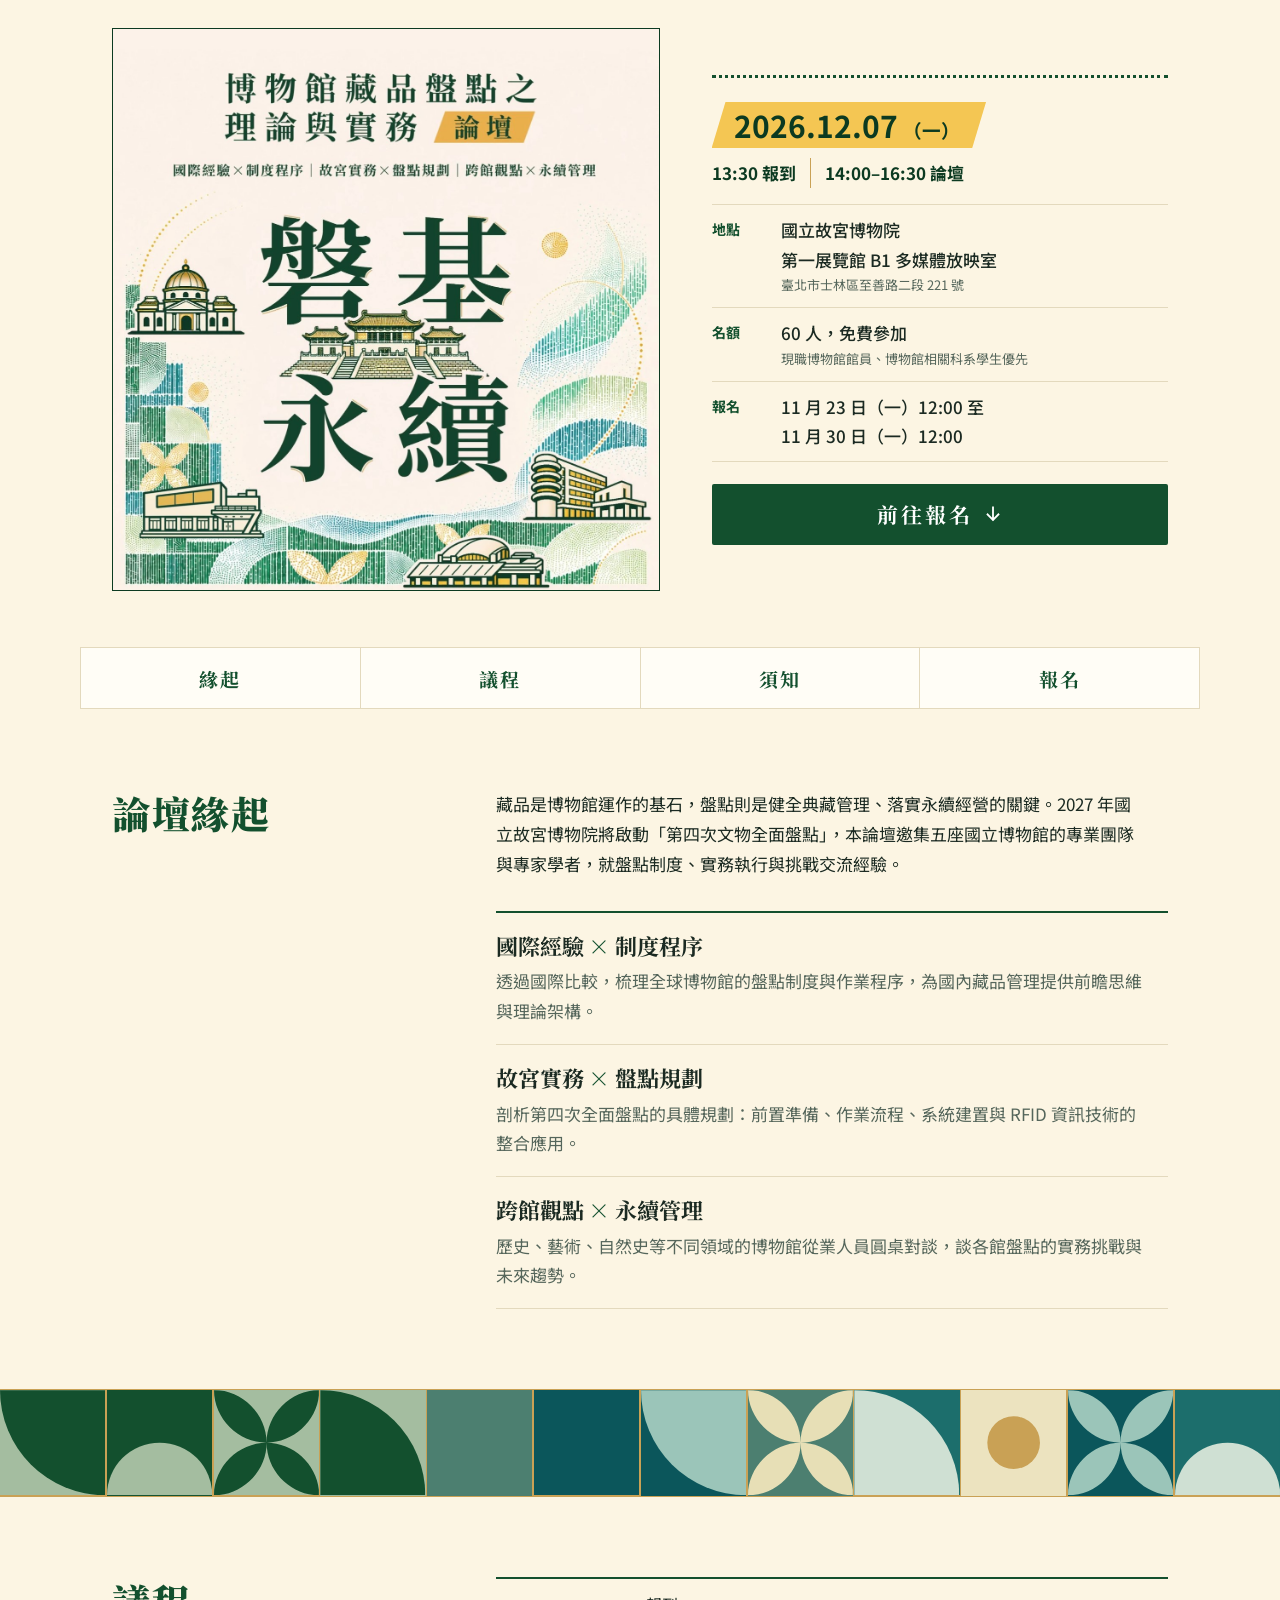
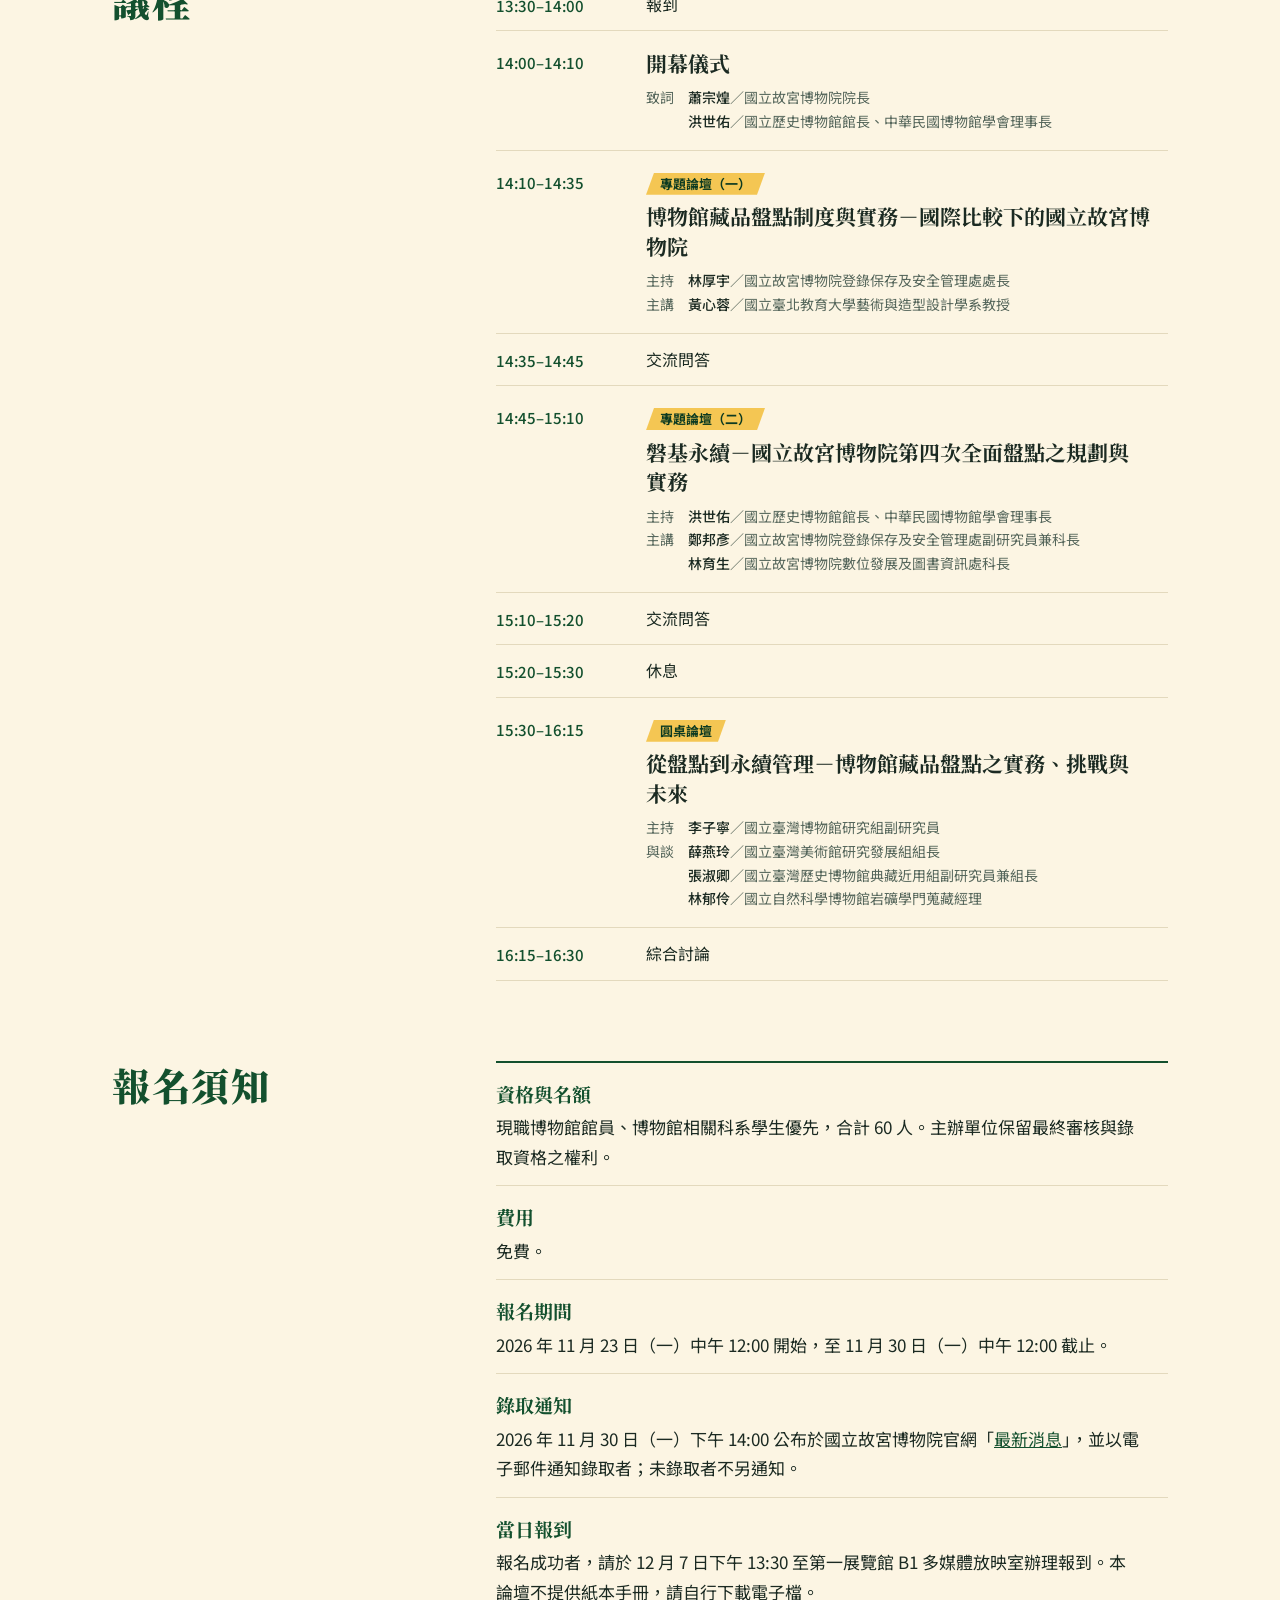
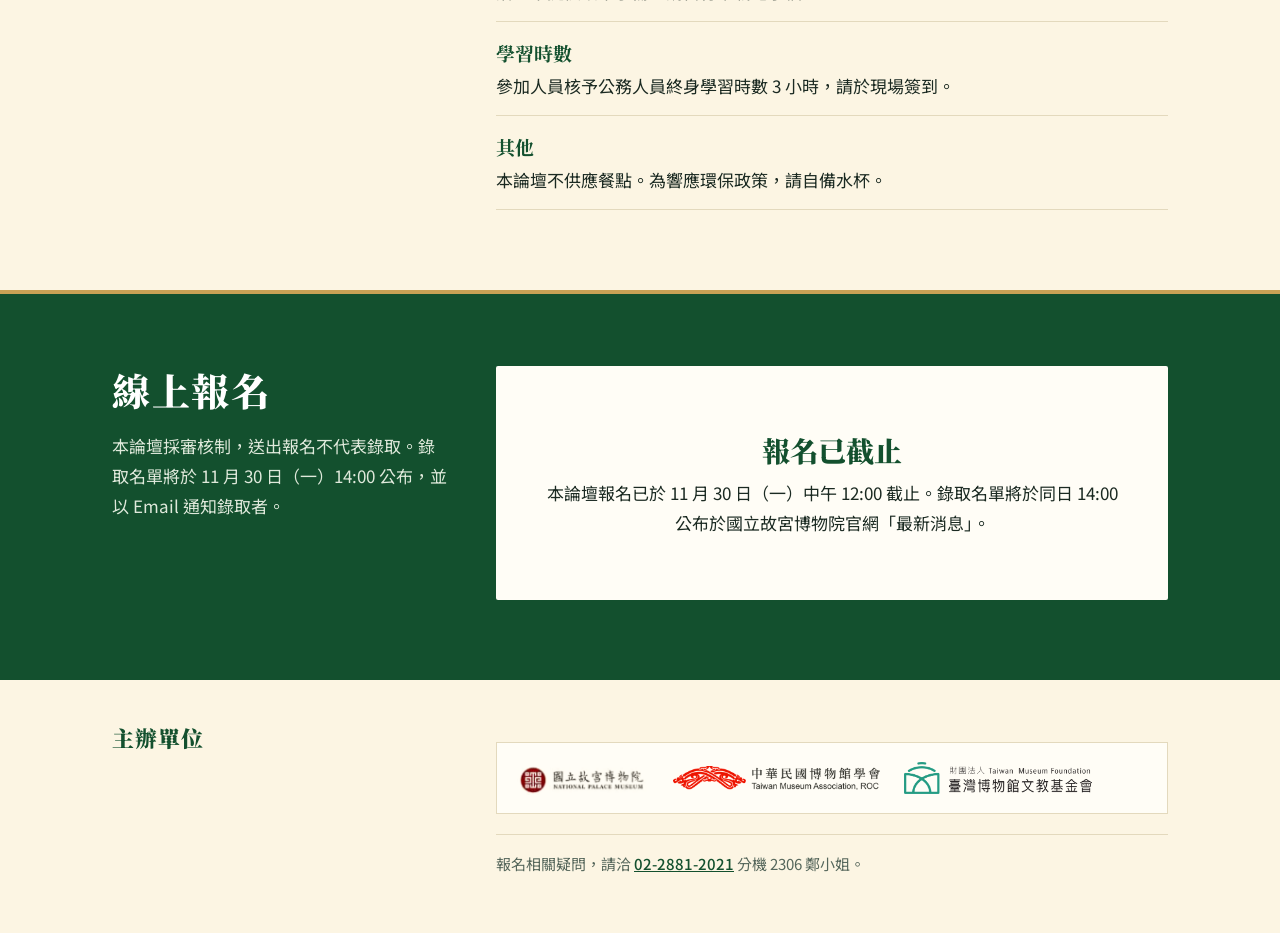
==== panji/index.html @ 12dced77 "更新主視覺與分享縮圖 Co-Authored-By: Claude Fable 5.2 <noreply@anthropic.com>" ====
<!doctype html>
<html lang="zh-Hant-TW">
<head>
<meta charset="utf-8">
<meta name="viewport" content="width=device-width, initial-scale=1">
<title>「磐基永續－博物館藏品盤點之理論與實務」論壇線上報名</title>
<meta name="description" content="2026 年 12 月 7 日（一）14:00–16:30，國立故宮博物院第一展覽館 B1 多媒體放映室。報名期間 11 月 23 日 12:00 至 11 月 30 日 12:00，免費參加。">
<meta property="og:type" content="website">
<meta property="og:title" content="「磐基永續－博物館藏品盤點之理論與實務」論壇線上報名">
<meta property="og:description" content="2026 年 12 月 7 日（一）14:00–16:30，國立故宮博物院第一展覽館 B1 多媒體放映室。報名期間 11 月 23 日 12:00 至 11 月 30 日 12:00，免費參加。">
<meta property="og:url" content="https://mycase99.com/panji/">
<meta property="og:image" content="https://mycase99.com/panji/assets/share-2.jpg">
<meta property="og:image:width" content="1200">
<meta property="og:image:height" content="630">
<meta name="twitter:card" content="summary_large_image">
<link rel="preconnect" href="https://fonts.googleapis.com">
<link rel="preconnect" href="https://fonts.gstatic.com" crossorigin>
<link href="https://fonts.googleapis.com/css2?family=Noto+Serif+TC:wght@700;900&family=Noto+Sans+TC:wght@400;500;700&display=swap" rel="stylesheet">
<style>
  :root {
    --paper: #fcf5e3;
    --tile: #fffdf6;
    --seam: #e3d9bd;
    --pine: #13502e;
    --pine-deep: #0c3a21;
    --teal: #0b565b;
    --mist: #9bc5b9;
    --wash-1: #e9f0df;
    --wash-2: #c9dac5;
    --ink: #1b2a22;
    --ink-soft: #55665b;
    --mustard: #d9a431;
    --chip: #f4c653;
    --gold: #c9a155;
    --line: #93a590;
    --serif: "Noto Serif TC", "Songti TC", "PMingLiU", "新細明體", serif;
    --sans: "Noto Sans TC", "PingFang TC", "Microsoft JhengHei", sans-serif;
    --ease: cubic-bezier(.16, 1, .3, 1);
    --gutter: 20px;
  }
  *, *::before, *::after { box-sizing: border-box; }
  html { scroll-behavior: smooth; -webkit-text-size-adjust: 100%; }
  body {
    margin: 0;
    background: var(--paper);
    color: var(--ink);
    font-family: var(--sans);
    font-size: 1rem;
    line-height: 1.75;
    padding-bottom: 84px;
  }
  h1, h2, h3, p, dl, dd, ol, ul, fieldset { margin: 0; padding: 0; }
  ol, ul { list-style: none; }
  a { color: var(--pine); }
  :focus-visible { outline: 3px solid var(--pine-deep); outline-offset: 3px; }
  [id] { scroll-margin-top: 24px; }
  .wrap { max-width: 1120px; margin-inline: auto; padding-inline: var(--gutter); }

  /* 示意版告示 */
  .notice {
    margin: 10px var(--gutter) 0;
    border: 2px solid var(--mustard);
    background: var(--tile);
    padding: 7px 12px;
    font-size: .8125rem;
    line-height: 1.5;
    text-align: center;
  }
  .notice b { font-weight: 700; }

  .pending {
    display: inline-block;
    border: 1.5px solid var(--mustard);
    padding: 0 6px;
    font-family: var(--sans);
    font-size: .75rem;
    font-weight: 500;
    line-height: 1.6;
    color: var(--ink);
    background: var(--tile);
    vertical-align: .1em;
    white-space: nowrap;
  }

  /* 色塊拼接：取自主視覺的幾何磚 */
  .tiles { display: grid; grid-template-columns: repeat(var(--cols), 1fr); gap: 1.5px; background: var(--gold); border-block: 1.5px solid var(--gold); }
  .tile { aspect-ratio: 1; position: relative; overflow: hidden; background: var(--g, var(--pine)); }
  .tile i { position: absolute; inset: 0; display: block; background: var(--g, var(--pine)); color: var(--f, var(--mist)); }
  .tile svg { width: 100%; height: 100%; display: block; fill: currentColor; }
  .t-pine { --g: var(--pine); --f: #a4bda0; }
  .t-teal { --g: var(--teal); --f: var(--mist); }
  .t-lake { --g: #1c6e6c; --f: #cfe0d3; }
  .t-sage { --g: #4c7f70; --f: #e7dfb6; }
  .t-pale { --g: #a4bda0; --f: var(--pine); }
  .t-sand { --g: #ece3bf; --f: var(--gold); }
  .tiles.is-live .tile i { animation: glaze .9s var(--ease) both; animation-delay: calc(var(--i) * 38ms); }
  @keyframes glaze { from { clip-path: inset(100% 0 0 0); } to { clip-path: inset(0 0 0 0); } }

  /* 首屏：主視覺＋活動摘要 */
  .sr { position: absolute; width: 1px; height: 1px; overflow: hidden; clip-path: inset(50%); white-space: nowrap; }
  .hero { margin-top: 14px; padding-inline: var(--gutter); }
  .kv { border: 1.5px solid var(--pine-deep); background: #fdf2ea; }
  .kv img { display: block; width: 100%; height: auto; }
  .brief { margin-top: 20px; padding-top: 20px; border-top: 3px dotted var(--pine); }
  .when { display: flex; flex-wrap: wrap; align-items: center; gap: 10px 18px; }
  .chip { display: inline-block; padding: 3px 26px 3px 22px; background: var(--chip); color: var(--pine-deep); font-weight: 700; font-size: 1.625rem; line-height: 1.35; font-variant-numeric: tabular-nums; clip-path: polygon(14px 0, 100% 0, calc(100% - 14px) 100%, 0 100%); }
  .chip small { font-size: .62em; margin-left: .3em; }
  .hours { display: flex; flex-wrap: wrap; gap: 2px 14px; font-weight: 700; color: var(--pine-deep); }
  .hours .nb + .nb { padding-left: 14px; border-left: 1.5px solid var(--gold); }
  .facts { margin-top: 16px; border-top: 1px solid var(--seam); }
  .facts div { display: grid; grid-template-columns: 3.4em 1fr; gap: 12px; padding: 10px 0; border-bottom: 1px solid var(--seam); }
  .facts dt { color: var(--pine); font-weight: 700; font-size: .875rem; padding-top: .15em; }
  .facts dd { font-weight: 500; }
  .nb { display: inline-block; }
  .ln { display: block; }
  .facts small { display: block; font-size: .8125rem; font-weight: 400; color: var(--ink-soft); }
  .go { margin-top: 22px; }
  .btn {
    display: flex; align-items: center; justify-content: center; gap: 10px;
    width: 100%; min-height: 56px; padding: 12px 24px;
    background: var(--pine); color: #fff;
    border: 0; border-radius: 2px;
    font-family: var(--serif); font-size: 1.3125rem; font-weight: 700; letter-spacing: .14em;
    text-decoration: none; cursor: pointer;
    transition: background .25s var(--ease), transform .15s var(--ease);
  }
  .btn:hover { background: var(--pine-deep); }
  .btn:active { transform: translateY(1px); }
  .btn svg { width: 20px; height: 20px; flex: none; }

  /* 頁內導覽：四塊磚 */
  .jump { margin-top: 40px; display: grid; grid-template-columns: repeat(4, 1fr); gap: 1px; background: var(--seam); border-block: 1px solid var(--seam); }
  .jump a {
    display: grid; place-items: center; min-height: 60px;
    background: var(--tile); color: var(--pine);
    font-family: var(--serif); font-size: 1.1875rem; font-weight: 700; letter-spacing: .1em;
    text-decoration: none;
    transition: background .25s var(--ease), color .25s var(--ease);
  }
  .jump a:hover { background: var(--wash-1); }
  .jump a:active { background: var(--pine); color: #fff; }

  /* 段落 */
  section { padding-top: 56px; }
  h2 { font-family: var(--serif); font-weight: 900; font-size: clamp(1.75rem, 7vw, 2.375rem); line-height: 1.25; color: var(--pine); letter-spacing: .04em; }
  h2 + * { margin-top: 18px; }
  .lede { max-width: 38em; }
  .aspects { margin-top: 28px; border-top: 2px solid var(--pine); }
  .aspects li { padding: 18px 0; border-bottom: 1px solid var(--seam); }
  .aspects h3 { font-family: var(--serif); font-size: 1.375rem; font-weight: 700; line-height: 1.35; }
  .aspects h3 span { color: var(--pine); padding-inline: .2em; }
  .aspects p { margin-top: 6px; color: var(--ink-soft); max-width: 38em; }

  .frieze { margin-top: 56px; --cols: 6; }
  .frieze .tile:nth-child(n+7) { display: none; }

  /* 議程 */
  .agenda { border-top: 2px solid var(--pine); }
  .agenda li { display: grid; grid-template-columns: 5.6em 1fr; gap: 14px; padding: 16px 0; border-bottom: 1px solid var(--seam); }
  .agenda time { font-variant-numeric: tabular-nums; font-weight: 500; color: var(--pine); font-size: .9375rem; padding-top: .2em; white-space: nowrap; }
  .agenda .kind { font-size: .875rem; color: var(--ink-soft); }
  .agenda h3 { font-family: var(--serif); font-size: 1.3125rem; font-weight: 700; line-height: 1.4; margin-top: 2px; text-wrap: pretty; }
  .agenda .who { margin-top: 8px; font-size: .875rem; line-height: 1.7; color: var(--ink-soft); }
  .agenda .who b { color: var(--ink); font-weight: 500; }
  .agenda .who span { display: block; padding-left: 3em; text-indent: -3em; }
  .agenda li:not(.minor) .kind { display: inline-block; padding: 0 14px; background: var(--chip); color: var(--pine-deep); font-size: .8125rem; font-weight: 700; line-height: 1.7; clip-path: polygon(8px 0, 100% 0, calc(100% - 8px) 100%, 0 100%); }
  .agenda li:not(.minor) .kind + h3 { margin-top: 6px; }
  .agenda .minor { padding: 11px 0; }
  .agenda .minor .kind { font-size: 1rem; color: var(--ink); }

  /* 須知 */
  .rules { border-top: 2px solid var(--pine); }
  .rules div { padding: 14px 0; border-bottom: 1px solid var(--seam); }
  .rules dt { font-family: var(--serif); font-weight: 700; font-size: 1.1875rem; color: var(--pine); }
  .rules dd { margin-top: 2px; max-width: 38em; }

  /* 報名表 */
  .apply { margin-top: 56px; background: var(--pine); color: #fff; padding: 44px 0 52px; border-top: 4px solid var(--gold); }
  .apply h2 { color: #fff; }
  .apply .intro { color: #dfe9db; max-width: 34em; }
  .sheet { margin-top: 26px; background: var(--tile); color: var(--ink); padding: 26px 20px 28px; border-radius: 2px; }
  .field { margin-bottom: 22px; }
  .field > label:not(.tick), legend { display: block; font-weight: 700; margin-bottom: 7px; padding: 0; }
  .opt { font-weight: 400; font-size: .8125rem; color: var(--ink-soft); margin-left: 6px; }
  .hint { margin-top: 6px; font-size: .8125rem; color: var(--ink-soft); line-height: 1.6; }
  .req { color: var(--pine); margin-left: 3px; }
  input[type="text"], input[type="email"], input[type="tel"] {
    width: 100%; min-height: 52px; padding: 10px 14px;
    font: inherit; font-size: 1.0625rem; color: var(--ink);
    background: var(--tile);
    border: 1.5px solid var(--line); border-radius: 2px;
    transition: background .2s var(--ease), border-color .2s var(--ease);
  }
  input::placeholder { color: #6b7a70; }
  input[type="text"]:hover, input[type="email"]:hover, input[type="tel"]:hover { border-color: var(--pine); }
  input[type="text"]:focus, input[type="email"]:focus, input[type="tel"]:focus { background: var(--wash-1); border-color: var(--pine); outline: 2px solid var(--pine); outline-offset: 0; }
  fieldset { border: 0; min-width: 0; }
  .choices { display: grid; gap: 1px; background: var(--line); border: 1.5px solid var(--line); border-radius: 2px; }
  .choices label { position: relative; display: flex; align-items: center; min-height: 52px; padding: 10px 14px; background: var(--tile); cursor: pointer; transition: background .2s var(--ease), color .2s var(--ease); }
  .choices label:hover { background: var(--wash-1); }
  .choices input { position: absolute; opacity: 0; inset: 0; margin: 0; cursor: pointer; }
  .choices label:has(input:checked) { background: var(--pine); color: #fff; font-weight: 500; }
  .choices label:has(input:focus-visible) { outline: 3px solid var(--pine-deep); outline-offset: 2px; z-index: 1; }
  .tick { display: grid; grid-template-columns: 26px 1fr; gap: 12px; align-items: start; cursor: pointer; }
  .tick input { position: absolute; opacity: 0; width: 26px; height: 26px; margin: 0; }
  .tick .box { width: 26px; height: 26px; margin-top: 1px; border: 1.5px solid var(--line); border-radius: 2px; background: var(--tile); display: grid; place-items: center; transition: background .2s var(--ease), border-color .2s var(--ease); }
  .tick .box svg { width: 16px; height: 16px; opacity: 0; transition: opacity .15s; }
  .tick:hover .box { border-color: var(--pine); background: var(--wash-1); }
  .tick input:checked + .box { background: var(--pine); border-color: var(--pine); }
  .tick input:checked + .box svg { opacity: 1; }
  .tick input:focus-visible + .box { outline: 3px solid var(--pine-deep); outline-offset: 3px; }
  .tick small { display: block; font-size: .8125rem; color: var(--ink-soft); line-height: 1.6; margin-top: 2px; }
  .privacy { margin: 26px 0 22px; padding-top: 22px; border-top: 1px solid var(--seam); }
  .terms-h { font-weight: 700; margin-bottom: 8px; }
  .terms { margin: 0 0 16px; padding: 12px 14px; max-height: 15.5em; overflow-y: auto; border: 1.5px solid var(--line); border-radius: 2px; background: var(--paper); font-size: .875rem; line-height: 1.75; }
  .terms:focus-visible { outline: 3px solid var(--pine-deep); outline-offset: 2px; }
  .terms ol { list-style: decimal; margin: 6px 0 0; padding-left: 1.5em; }
  .terms li { margin-top: 4px; }
  .terms b { font-weight: 700; }
  .terms .sub { margin-top: 14px; font-weight: 700; }
  .choices.row { grid-template-columns: repeat(3, 1fr); }
  .choices.row label { justify-content: center; padding: 10px 6px; }
  .err { display: none; margin-top: 8px; border: 2px solid var(--mustard); padding: 6px 10px; font-size: .875rem; font-weight: 500; line-height: 1.5; }
  .bad .err { display: block; }
  .bad input[type="text"], .bad input[type="email"], .bad input[type="tel"], .bad .choices, .bad .tick .box { border-color: var(--mustard); border-width: 2px; }
  .summary { display: none; margin-bottom: 20px; border: 2px solid var(--mustard); padding: 10px 12px; font-weight: 500; }
  .summary.on { display: block; }
  .after { margin-top: 12px; font-size: .8125rem; color: var(--ink-soft); text-align: center; }

  .gate { text-align: center; padding: 26px 0 22px; }
  .gate h3 { font-family: var(--serif); font-size: 1.75rem; font-weight: 900; color: var(--pine); line-height: 1.3; }
  .gate p { margin-top: 10px; }
  .btn:disabled { opacity: .6; cursor: progress; }
  .done { display: none; text-align: center; padding: 18px 0 6px; }
  .done.on { display: block; animation: glaze .8s var(--ease) both; }
  .done .seal { width: 76px; height: 76px; margin: 0 auto 16px; background: var(--pine); display: grid; place-items: center; border-radius: 2px; }
  .done .seal svg { width: 40px; height: 40px; }
  .done h3 { font-family: var(--serif); font-size: 1.875rem; font-weight: 700; color: var(--pine); line-height: 1.3; }
  .done p { margin-top: 10px; }
  .done .demo { margin-top: 16px; border: 2px solid var(--mustard); padding: 8px 12px; font-size: .875rem; }
  .linkbtn { margin-top: 18px; background: none; border: 0; padding: 10px; font: inherit; color: var(--pine); text-decoration: underline; text-underline-offset: 4px; cursor: pointer; }

  /* 頁尾 */
  footer { padding-top: 44px; font-size: .9375rem; }
  footer h2 { font-size: 1.375rem; }
  .orgs { display: flex; flex-wrap: wrap; align-items: center; gap: 18px 24px; margin-top: 12px; padding: 18px 20px; background: var(--tile); border: 1px solid var(--seam); }
  .orgs img { display: block; width: auto; max-width: 100%; }
  .orgs .npm img { height: 34px; mix-blend-mode: multiply; }
  .orgs .tma img { height: 24px; }
  .orgs .tmf img { height: 32px; }
  footer .ask { margin-top: 20px; padding-top: 16px; border-top: 1px solid var(--seam); color: var(--ink-soft); }
  footer .ask a { font-weight: 500; white-space: nowrap; }

  /* 手機底部常駐報名鈕 */
  .dock { position: fixed; inset: auto 0 0 0; z-index: 10; padding: 10px var(--gutter) calc(10px + env(safe-area-inset-bottom)); background: var(--tile); border-top: 1px solid var(--seam); box-shadow: 0 -6px 18px rgba(12, 58, 33, .12); transform: translateY(110%); transition: transform .45s var(--ease); }
  .dock.on { transform: none; }
  .dock .btn { min-height: 52px; font-size: 1.25rem; }

  @media (min-width: 560px) {
    .frieze { --cols: 8; }
    .frieze .tile:nth-child(n+7) { display: block; }
    .frieze .tile:nth-child(n+9) { display: none; }
    .sheet { padding: 34px 32px; }
    .choices { grid-template-columns: repeat(3, 1fr); }
    .btn { width: auto; min-width: 240px; }
  }

  @media (min-width: 900px) {
    :root { --gutter: 32px; }
    body { padding-bottom: 0; font-size: 1.0625rem; }
    .dock { display: none; }
    .hero { display: grid; grid-template-columns: 6fr 5fr; gap: 0 52px; align-items: center; max-width: 1120px; margin: 28px auto 0; padding-inline: var(--gutter); }
    .brief { margin-top: 0; padding-top: 24px; }
    .chip { font-size: 1.875rem; }
    .jump { max-width: 1120px; margin-inline: auto; margin-top: 56px; border-inline: 1px solid var(--seam); }
    section { padding-top: 80px; }
    .split { display: grid; grid-template-columns: 4fr 8fr; gap: 0 48px; align-items: start; }
    .split > h2 { position: sticky; top: 32px; }
    .split > h2 + * { margin-top: 0; }
    .split > .rest { grid-column: 2; }
    .aspects { margin-top: 32px; }
    .agenda li { grid-template-columns: 8em 1fr; }
    .frieze { --cols: 12; margin-top: 80px; }
    .frieze .tile:nth-child(n+9) { display: block; }
    .apply { margin-top: 80px; padding: 72px 0 80px; }
    .apply .wrap { display: grid; grid-template-columns: 4fr 8fr; gap: 0 48px; align-items: start; }
    .apply .head { position: sticky; top: 32px; }
    .sheet { margin-top: 0; padding: 40px 44px; }
    .two { display: grid; grid-template-columns: 1fr 1fr; gap: 0 20px; }
    footer .wrap { display: grid; grid-template-columns: 4fr 8fr; gap: 0 48px; padding-bottom: 56px; }
    .orgs { margin-top: 0; }
  }

  @media (prefers-reduced-motion: reduce) {
    html { scroll-behavior: auto; }
    .tiles.is-live .tile i, .done.on { animation: none; }
    .dock, .btn { transition: none; }
  }
</style>
</head>
<body>
<svg width="0" height="0" style="position:absolute" aria-hidden="true" focusable="false">
  <defs>
    <symbol id="m-q1" viewBox="0 0 48 48"><path d="M0 48V0A48 48 0 0 1 48 48Z"/></symbol>
    <symbol id="m-q2" viewBox="0 0 48 48"><path d="M48 0V48A48 48 0 0 1 0 0Z"/></symbol>
    <symbol id="m-arch" viewBox="0 0 48 48"><path d="M0 48A24 24 0 0 1 48 48Z"/></symbol>
    <symbol id="m-leaf" viewBox="0 0 48 48"><path d="M24 24C24 11 13 0 0 0 0 13 11 24 24 24ZM24 24C37 24 48 13 48 0 35 0 24 11 24 24ZM24 24C24 37 35 48 48 48 48 35 37 24 24 24ZM24 24C11 24 0 35 0 48 13 48 24 37 24 24Z"/></symbol>
    <symbol id="m-dot" viewBox="0 0 48 48"><circle cx="24" cy="24" r="12"/></symbol>
    <symbol id="i-check" viewBox="0 0 24 24"><path d="M4.5 12.5 10 18 19.5 6.5" fill="none" stroke="#fff" stroke-width="3" stroke-linecap="square"/></symbol>
    <symbol id="i-down" viewBox="0 0 24 24"><path d="M12 4V19M5.5 12.5 12 19 18.5 12.5" fill="none" stroke="currentColor" stroke-width="2.2" stroke-linecap="square"/></symbol>
  </defs>
</svg>

<header class="hero">
  <h1 class="sr">「磐基永續－博物館藏品盤點之理論與實務」論壇</h1>
  <div class="kv"><img src="assets/kv.jpg" width="1280" height="1317" alt="論壇主視覺：綠色與金色點描的色塊、波紋與葉片，五座博物館建築線畫，中央是「磐基永續」四個大字，上方標題為「博物館藏品盤點之理論與實務論壇」，副標為國際經驗×制度程序、故宮實務×盤點規劃、跨館觀點×永續管理。"></div>
  <div class="brief">
    <p class="when"><span class="chip">2026.12.07<small>（一）</small></span><span class="hours"><span class="nb">13:30 報到</span><span class="nb">14:00–16:30 論壇</span></span></p>
    <dl class="facts">
      <div><dt>地點</dt><dd><span class="ln">國立故宮博物院</span><span class="ln">第一展覽館 B1 多媒體放映室</span><small>臺北市士林區至善路二段 221 號</small></dd></div>
      <div><dt>名額</dt><dd>60 人，免費參加<small><span class="nb">現職博物館館員、</span><span class="nb">博物館相關科系學生優先</span></small></dd></div>
      <div><dt>報名</dt><dd><span class="ln">11 月 23 日（一）12:00 至</span><span class="ln">11 月 30 日（一）12:00</span></dd></div>
    </dl>
    <div class="go">
      <a class="btn" href="#apply" id="heroBtn">前往報名<svg aria-hidden="true"><use href="#i-down"/></svg></a>
    </div>
  </div>
</header>

<nav class="jump" aria-label="頁內導覽">
  <a href="#about">緣起</a>
  <a href="#agenda">議程</a>
  <a href="#rules">須知</a>
  <a href="#apply">報名</a>
</nav>

<main>
  <section id="about" class="wrap split">
    <h2>論壇緣起</h2>
    <div class="rest">
      <p class="lede">藏品是博物館運作的基石，盤點則是健全典藏管理、落實永續經營的關鍵。2027 年國立故宮博物院將啟動「第四次文物全面盤點」，本論壇邀集五座國立博物館的專業團隊與專家學者，就盤點制度、實務執行與挑戰交流經驗。</p>
      <ul class="aspects">
        <li>
          <h3>國際經驗<span>×</span>制度程序</h3>
          <p>透過國際比較，梳理全球博物館的盤點制度與作業程序，為國內藏品管理提供前瞻思維與理論架構。</p>
        </li>
        <li>
          <h3>故宮實務<span>×</span>盤點規劃</h3>
          <p>剖析第四次全面盤點的具體規劃：前置準備、作業流程、系統建置與 RFID 資訊技術的整合應用。</p>
        </li>
        <li>
          <h3>跨館觀點<span>×</span>永續管理</h3>
          <p>歷史、藝術、自然史等不同領域的博物館從業人員圓桌對談，談各館盤點的實務挑戰與未來趨勢。</p>
        </li>
      </ul>
    </div>
  </section>

  <div class="tiles frieze" data-count="12" data-seed="29" aria-hidden="true"></div>

  <section id="agenda" class="wrap split">
    <h2>議程</h2>
    <ol class="agenda rest">
      <li class="minor"><time>13:30–14:00</time><div><p class="kind">報到</p></div></li>
      <li><time>14:00–14:10</time><div>
        <h3>開幕儀式</h3>
        <p class="who"><span>致詞　<b>蕭宗煌</b>／國立故宮博物院院長</span><span>　　　<b>洪世佑</b>／國立歷史博物館館長、中華民國博物館學會理事長</span></p>
      </div></li>
      <li><time>14:10–14:35</time><div>
        <p class="kind">專題論壇（一）</p>
        <h3>博物館藏品盤點制度與實務－國際比較下的國立故宮博物院</h3>
        <p class="who"><span>主持　<b>林厚宇</b>／國立故宮博物院登錄保存及安全管理處處長</span><span>主講　<b>黃心蓉</b>／國立臺北教育大學藝術與造型設計學系教授</span></p>
      </div></li>
      <li class="minor"><time>14:35–14:45</time><div><p class="kind">交流問答</p></div></li>
      <li><time>14:45–15:10</time><div>
        <p class="kind">專題論壇（二）</p>
        <h3>磐基永續－國立故宮博物院第四次全面盤點之規劃與實務</h3>
        <p class="who"><span>主持　<b>洪世佑</b>／國立歷史博物館館長、中華民國博物館學會理事長</span><span>主講　<b>鄭邦彥</b>／國立故宮博物院登錄保存及安全管理處副研究員兼科長</span><span>　　　<b>林育生</b>／國立故宮博物院數位發展及圖書資訊處科長</span></p>
      </div></li>
      <li class="minor"><time>15:10–15:20</time><div><p class="kind">交流問答</p></div></li>
      <li class="minor"><time>15:20–15:30</time><div><p class="kind">休息</p></div></li>
      <li><time>15:30–16:15</time><div>
        <p class="kind">圓桌論壇</p>
        <h3>從盤點到永續管理－博物館藏品盤點之實務、挑戰與未來</h3>
        <p class="who"><span>主持　<b>李子寧</b>／國立臺灣博物館研究組副研究員</span><span>與談　<b>薛燕玲</b>／國立臺灣美術館研究發展組組長</span><span>　　　<b>張淑卿</b>／國立臺灣歷史博物館典藏近用組副研究員兼組長</span><span>　　　<b>林郁伶</b>／國立自然科學博物館岩礦學門蒐藏經理</span></p>
      </div></li>
      <li class="minor"><time>16:15–16:30</time><div><p class="kind">綜合討論</p></div></li>
    </ol>
  </section>

  <section id="rules" class="wrap split">
    <h2>報名須知</h2>
    <dl class="rules rest">
      <div><dt>資格與名額</dt><dd>現職博物館館員、博物館相關科系學生優先，合計 60 人。主辦單位保留最終審核與錄取資格之權利。</dd></div>
      <div><dt>費用</dt><dd>免費。</dd></div>
      <div><dt>報名期間</dt><dd>2026 年 11 月 23 日（一）中午 12:00 開始，至 11 月 30 日（一）中午 12:00 截止。</dd></div>
      <div><dt>錄取通知</dt><dd>2026 年 11 月 30 日（一）下午 14:00 公布於國立故宮博物院官網「<a href="https://www.npm.gov.tw/News-List.aspx?sno=01000001&amp;l=1" target="_blank" rel="noopener">最新消息</a>」，並以電子郵件通知錄取者；未錄取者不另通知。</dd></div>
      <div><dt>當日報到</dt><dd>報名成功者，請於 12 月 7 日下午 13:30 至第一展覽館 B1 多媒體放映室辦理報到。本論壇不提供紙本手冊，請自行下載電子檔。</dd></div>
      <div><dt>學習時數</dt><dd>參加人員核予公務人員終身學習時數 3 小時，請於現場簽到。</dd></div>
      <div><dt>其他</dt><dd>本論壇不供應餐點。為響應環保政策，請自備水杯。</dd></div>
    </dl>
  </section>

  <section id="apply" class="apply">
    <div class="wrap">
      <div class="head">
        <h2>線上報名</h2>
        <p class="intro">本論壇採審核制，送出報名不代表錄取。錄取名單將於 11 月 30 日（一）14:00 公布，並以 Email 通知錄取者。</p>
      </div>

      <div class="sheet">
        <div class="gate" id="gate" hidden><h3 id="gateTitle"></h3><p id="gateText"></p></div>
        <form id="form" novalidate>
          <p class="summary" id="summary" role="alert" tabindex="-1"></p>

          <div class="two">
            <div class="field" data-f="name">
              <label for="name">姓名<span class="req" aria-hidden="true">＊</span></label>
              <input type="text" id="name" name="name" autocomplete="name" required aria-describedby="h-name e-name">
              <p class="hint" id="h-name">請填全名，活動當天以此姓名報到。</p>
              <p class="err" id="e-name">請填寫姓名。</p>
            </div>
            <fieldset class="field" data-f="gender">
              <legend>性別<span class="req" aria-hidden="true">＊</span></legend>
              <div class="choices row">
                <label><input type="radio" name="gender" value="男" required aria-describedby="e-gender">男</label>
                <label><input type="radio" name="gender" value="女">女</label>
                <label><input type="radio" name="gender" value="不願透露">不願透露</label>
              </div>
              <p class="err" id="e-gender">請選擇一項。</p>
            </fieldset>
          </div>

          <fieldset class="field" data-f="role">
            <legend>身分別<span class="req" aria-hidden="true">＊</span></legend>
            <div class="choices">
              <label><input type="radio" name="role" value="現職博物館館員" required aria-describedby="e-role">現職博物館館員</label>
              <label><input type="radio" name="role" value="博物館相關科系學生">博物館相關科系學生</label>
              <label><input type="radio" name="role" value="其他">其他</label>
            </div>
            <p class="err" id="e-role">請選擇一項身分別。</p>
          </fieldset>

          <div class="two">
            <div class="field" data-f="org">
              <label for="org">服務單位／就讀學校系所<span class="req" aria-hidden="true">＊</span></label>
              <input type="text" id="org" name="org" autocomplete="organization" required aria-describedby="e-org">
              <p class="err" id="e-org">請填寫服務單位或就讀學校系所。</p>
            </div>
            <div class="field" data-f="title">
              <label for="title">職稱<span class="req" aria-hidden="true">＊</span></label>
              <input type="text" id="title" name="title" autocomplete="organization-title" required aria-describedby="h-title e-title">
              <p class="hint" id="h-title">學生請填年級，例如：碩士班二年級。</p>
              <p class="err" id="e-title">請填寫職稱；學生請填年級。</p>
            </div>
          </div>

          <div class="two">
            <div class="field" data-f="email">
              <label for="email">Email<span class="req" aria-hidden="true">＊</span></label>
              <input type="email" id="email" name="email" autocomplete="email" inputmode="email" placeholder="name@example.com" required aria-describedby="e-email">
              <p class="err" id="e-email">請填寫可收信的 Email，錄取通知會寄到這裡。</p>
            </div>
            <div class="field" data-f="phone">
              <label for="phone">手機號碼<span class="req" aria-hidden="true">＊</span></label>
              <input type="tel" id="phone" name="phone" autocomplete="tel" inputmode="tel" placeholder="0912345678" required aria-describedby="e-phone">
              <p class="err" id="e-phone">請填寫 10 碼手機號碼，例如 0912345678。</p>
            </div>
          </div>

          <div class="privacy" data-f="agree">
            <p class="terms-h">個人資料蒐集告知聲明及肖像使用說明</p>
            <div class="terms" tabindex="0" role="region" aria-label="個人資料蒐集告知聲明及肖像使用說明">
              <p>國立故宮博物院（以下稱本院）為辦理「磐基永續－博物館藏品盤點之理論與實務」論壇，委託廠商建置線上報名系統。依個人資料保護法第 8 條規定，告知下列事項：</p>
              <ol>
                <li><b>蒐集目的</b>：辦理本論壇之報名、資格審核、錄取通知、活動聯繫、現場報到，以及公務人員終身學習時數登錄。</li>
                <li><b>蒐集之個人資料類別</b>：姓名、性別、身分別、服務單位或就讀學校系所、職稱、電子郵件、手機號碼，以及活動現場拍攝之影像。</li>
                <li><b>利用期間</b>：自您送出報名起，至本論壇結束且公務人員終身學習時數登錄完成為止。期間屆滿後，報名資料即全數刪除。</li>
                <li><b>利用地區</b>：中華民國境內。報名資料儲存於 Google 雲端服務。</li>
                <li><b>利用對象及方式</b>：僅供本院及受本院委託辦理本論壇之廠商，於上述目的範圍內以電子郵件、電話等方式聯繫及處理；不會提供給其他第三人，也不會用於本論壇以外的用途。</li>
                <li><b>您的權利</b>：您可依個人資料保護法第 3 條，就您的個人資料請求查詢或閱覽、製給複製本、補充或更正、停止蒐集、處理或利用，以及刪除。請洽 02-2881-2021 分機 2306。</li>
                <li><b>不提供資料的影響</b>：您可自由選擇是否提供個人資料；若未提供或提供的資料不完整，將無法完成報名。</li>
              </ol>
              <p class="sub">肖像使用說明</p>
              <p>本論壇現場將進行拍照及錄影。您報名並出席本論壇，即表示同意主辦單位拍攝含有您肖像之影像，並無償使用於本論壇之活動紀錄、成果報告，以及主辦單位之網站、社群媒體與出版品等非營利推廣用途。若您不希望入鏡，請於報到時告知現場工作人員。</p>
            </div>
            <label class="tick">
              <input type="checkbox" name="agree" required aria-describedby="e-agree">
              <span class="box"><svg aria-hidden="true"><use href="#i-check"/></svg></span>
              <span>我已閱讀並同意上述告知聲明及肖像使用說明<span class="req" aria-hidden="true">＊</span></span>
            </label>
            <p class="err" id="e-agree">請勾選同意後再送出。</p>
          </div>

          <button class="btn" type="submit" id="send">送出報名</button>
          <p class="after">送出後會看到確認畫面，並收到一封確認信。</p>
        </form>

        <div class="done" id="done" role="status" tabindex="-1">
          <div class="seal"><svg aria-hidden="true"><use href="#i-check"/></svg></div>
          <h3>已收到您的報名</h3>
          <p><b id="doneName"></b>您好，本論壇採審核制，送出報名不代表錄取。錄取名單將於 11 月 30 日（一）14:00 公布於故宮官網「最新消息」；錄取者另以 Email 通知至 <b id="doneMail"></b>，未錄取者不另通知。</p>
          <p id="doneNote"></p>
          <p class="demo" id="demoNote"><b>示意版</b>｜這是確認畫面的樣子，剛才填的資料沒有送出，也沒有儲存。</p>
          <button class="linkbtn" type="button" id="again">回到報名表</button>
        </div>
      </div>
    </div>
  </section>
</main>

<footer>
  <div class="wrap">
    <h2>主辦單位</h2>
    <div>
      <ul class="orgs">
        <li class="npm"><img src="assets/logo-npm.png" width="558" height="144" alt="國立故宮博物院"></li>
        <li class="tma"><img src="assets/logo-tma.png" width="1000" height="115" alt="中華民國博物館學會"></li>
        <li class="tmf"><img src="assets/logo-tmf.png" width="1000" height="171" alt="財團法人臺灣博物館文教基金會"></li>
      </ul>
      <p class="ask">報名相關疑問，請洽 <a href="tel:+886228812021">02-2881-2021</a> 分機 2306 鄭小姐。</p>
    </div>
  </div>
</footer>

<div class="dock" id="dock"><a class="btn" href="#apply">前往報名</a></div>

<script>window.PANJI = { api: 'https://script.google.com/macros/s/AKfycbzYeFg9huC5jtGrbob3tW2_8vRupNOkdKsLBgkUQ32tj6D0oVqGgV9dTY2LO7G1MTqA8A/exec' };</script>
<script>
(function () {
  // 色塊拼接：以固定種子排出紋樣，每次開啟都一樣
  var KINDS = [
    ['m-q1', 't-pine'], ['m-leaf', 't-sage'], ['', 't-teal'], ['m-q2', 't-pale'], ['m-arch', 't-lake'],
    ['m-dot', 't-sand'], ['m-q2', 't-teal'], ['', 't-sage'], ['m-leaf', 't-pale'], ['m-q1', 't-lake'],
    ['', 't-pine'], ['m-arch', 't-pine'], ['m-q1', 't-pale'], ['m-leaf', 't-teal']
  ];
  function rng(seed) { return function () { seed = (seed * 1664525 + 1013904223) >>> 0; return seed / 4294967296; }; }
  var live = !window.matchMedia('(prefers-reduced-motion: reduce)').matches;
  document.querySelectorAll('.tiles').forEach(function (el) {
    var n = +el.dataset.count, r = rng(+el.dataset.seed), deck = [], html = '';
    for (var i = 0; i < n; i++) {
      if (!deck.length) {
        deck = KINDS.map(function (_, x) { return x; });
        for (var a = deck.length - 1; a > 0; a--) { var b = Math.floor(r() * (a + 1)), t = deck[a]; deck[a] = deck[b]; deck[b] = t; }
      }
      var m = KINDS[deck.pop()];
      html += '<div class="tile ' + m[1] + '" style="--i:' + i + '"><i>' + (m[0] ? '<svg><use href="#' + m[0] + '"/></svg>' : '') + '</i></div>';
    }
    el.innerHTML = html;
    if (!live) return;
    if (el.classList.contains('frieze') && 'IntersectionObserver' in window) {
      new IntersectionObserver(function (es, o) { es.forEach(function (e) { if (e.isIntersecting) { el.classList.add('is-live'); o.disconnect(); } }); }, { threshold: .4 }).observe(el);
    } else { el.classList.add('is-live'); }
  });

  // 手機底部報名鈕：離開首屏按鈕後出現，進到報名區就收起
  var dock = document.getElementById('dock'), heroBtn = document.getElementById('heroBtn'), apply = document.getElementById('apply');
  if ('IntersectionObserver' in window) {
    var pastHero = false, inApply = false;
    function sync() { dock.classList.toggle('on', pastHero && !inApply); }
    new IntersectionObserver(function (es) { pastHero = !es[0].isIntersecting && es[0].boundingClientRect.top < 0; sync(); }).observe(heroBtn);
    new IntersectionObserver(function (es) { inApply = es[0].isIntersecting; sync(); }, { threshold: .05 }).observe(apply);
  }

  // 報名表。window.PANJI.api 有值時送到後端；沒有值就是示意版，不送出資料
  var form = document.getElementById('form'), summary = document.getElementById('summary'), done = document.getElementById('done');
  var API = (window.PANJI || {}).api || '', TEST = new URLSearchParams(location.search).get('t') || '';
  var gate = document.getElementById('gate'), sendBtn = document.getElementById('send');
  var OPEN = Date.parse('2026-11-20T00:00:00+08:00'), CLOSE = Date.parse('2026-11-30T12:00:00+08:00');
  var GATE = {
    before: ['報名尚未開放', '報名即將開放，請稍後再回到本頁。'],
    closed: ['報名已截止', '本論壇報名已於 11 月 30 日（一）中午 12:00 截止。錄取名單將於同日 14:00 公布於國立故宮博物院官網「最新消息」。']
  };
  function setGate(state) {
    var msg = TEST ? null : GATE[state];
    gate.hidden = !msg;
    form.hidden = !!msg || done.classList.contains('on');
    if (msg) { document.getElementById('gateTitle').textContent = msg[0]; document.getElementById('gateText').textContent = msg[1]; }
  }
  if (API) {
    document.getElementById('demoNote').remove();
    document.getElementById('again').remove();
    var t0 = Date.now();
    setGate(t0 < OPEN ? 'before' : t0 < CLOSE ? 'open' : 'closed');
    // 以後端時間為準，手機時鐘不準也不會誤判
    fetch(API).then(function (r) { return r.json(); }).then(function (j) { if (j && j.state) setGate(j.state.register); }).catch(function () {});
    if (t0 < OPEN && OPEN - t0 < 864e5) setTimeout(function () { setGate('open'); }, OPEN - t0 + 800);
  }
  var rules = {
    name: function (f) { return f.name.value.trim() !== ''; },
    gender: function (f) { return !!f.gender.value; },
    role: function (f) { return !!f.role.value; },
    org: function (f) { return f.org.value.trim() !== ''; },
    title: function (f) { return f.title.value.trim() !== ''; },
    email: function (f) { return /^[^\s@]+@[^\s@]+\.[^\s@]{2,}$/.test(f.email.value.trim()); },
    phone: function (f) { return /^09\d{8}$/.test(f.phone.value.replace(/[\s-]/g, '')); },
    agree: function (f) { return f.agree.checked; }
  };
  function check(key) {
    var ok = rules[key](form), box = form.querySelector('[data-f="' + key + '"]');
    box.classList.toggle('bad', !ok);
    box.querySelectorAll('input').forEach(function (i) { if (i.type !== 'checkbox' || i.name === 'agree') i.setAttribute('aria-invalid', String(!ok)); });
    return ok;
  }
  Object.keys(rules).forEach(function (key) {
    var box = form.querySelector('[data-f="' + key + '"]');
    box.addEventListener('focusout', function (e) { if (!box.contains(e.relatedTarget) && (box.classList.contains('bad') || key !== 'role' && key !== 'gender' && key !== 'agree')) check(key); });
    box.addEventListener('input', function () { if (box.classList.contains('bad')) check(key); });
    box.addEventListener('change', function () { if (box.classList.contains('bad')) check(key); });
  });
  form.addEventListener('submit', function (e) {
    e.preventDefault();
    var bad = Object.keys(rules).filter(function (k) { return !check(k); });
    if (bad.length) {
      summary.textContent = '還有 ' + bad.length + ' 個欄位需要修正，請看下方標示。';
      summary.classList.add('on');
      var first = form.querySelector('[data-f="' + bad[0] + '"] input');
      first.focus({ preventScroll: true });
      form.querySelector('[data-f="' + bad[0] + '"]').scrollIntoView({ block: 'center', behavior: 'instant' });
      return;
    }
    summary.classList.remove('on');
    var data = {
      action: 'register', name: form.name.value.trim(), gender: form.gender.value, role: form.role.value,
      org: form.org.value.trim(), title: form.title.value.trim(), email: form.email.value.trim(),
      phone: form.phone.value.replace(/[\s-]/g, ''), agree: true
    };
    if (TEST) data.test = TEST;
    function finish(mailed) {
      document.getElementById('doneName').textContent = data.name + ' ';
      document.getElementById('doneMail').textContent = data.email;
      document.getElementById('doneNote').textContent = !API ? '' : mailed ? '確認信已寄到上面的信箱；若沒收到，請看看垃圾信件匣。' : '確認信稍後會寄到上面的信箱。';
      form.hidden = true;
      done.classList.add('on');
      done.focus({ preventScroll: true });
      apply.scrollIntoView({ block: 'start', behavior: 'instant' });
    }
    if (!API) return finish(false);
    function ready() { sendBtn.disabled = false; sendBtn.textContent = '送出報名'; }
    function fail(text) {
      ready();
      summary.textContent = text;
      summary.classList.add('on');
      summary.focus({ preventScroll: true });
      summary.scrollIntoView({ block: 'center', behavior: 'instant' });
    }
    sendBtn.disabled = true;
    sendBtn.textContent = '送出中…';
    fetch(API, { method: 'POST', headers: { 'Content-Type': 'text/plain;charset=utf-8' }, body: JSON.stringify(data) })
      .then(function (r) { return r.json(); })
      .then(function (j) {
        if (j.ok) return finish(j.mailed);
        if (j.error === 'duplicate') return fail('這個 Email 已經報名過了，不需要重複送出。若要更正資料，請來電 02-2881-2021 分機 2306。');
        if (j.error === 'not_open' || j.error === 'closed') { ready(); return setGate(j.error === 'closed' ? 'closed' : 'before'); }
        if (j.error === 'invalid') {
          (j.fields || []).forEach(function (k) { var box = form.querySelector('[data-f="' + k + '"]'); if (box) box.classList.add('bad'); });
          return fail('有欄位的內容不符合格式，請看下方標示後再送出一次。');
        }
        fail('系統忙線中，資料還沒有送出。請稍等一下再按一次「送出報名」。');
      })
      .catch(function () { fail('網路連線不穩，資料還沒有送出。請確認網路後再按一次「送出報名」。'); });
  });
  var again = document.getElementById('again');
  if (again) again.addEventListener('click', function () {
    done.classList.remove('on');
    form.hidden = false;
    form.name.focus();
  });
})();
</script>
</body>
</html>
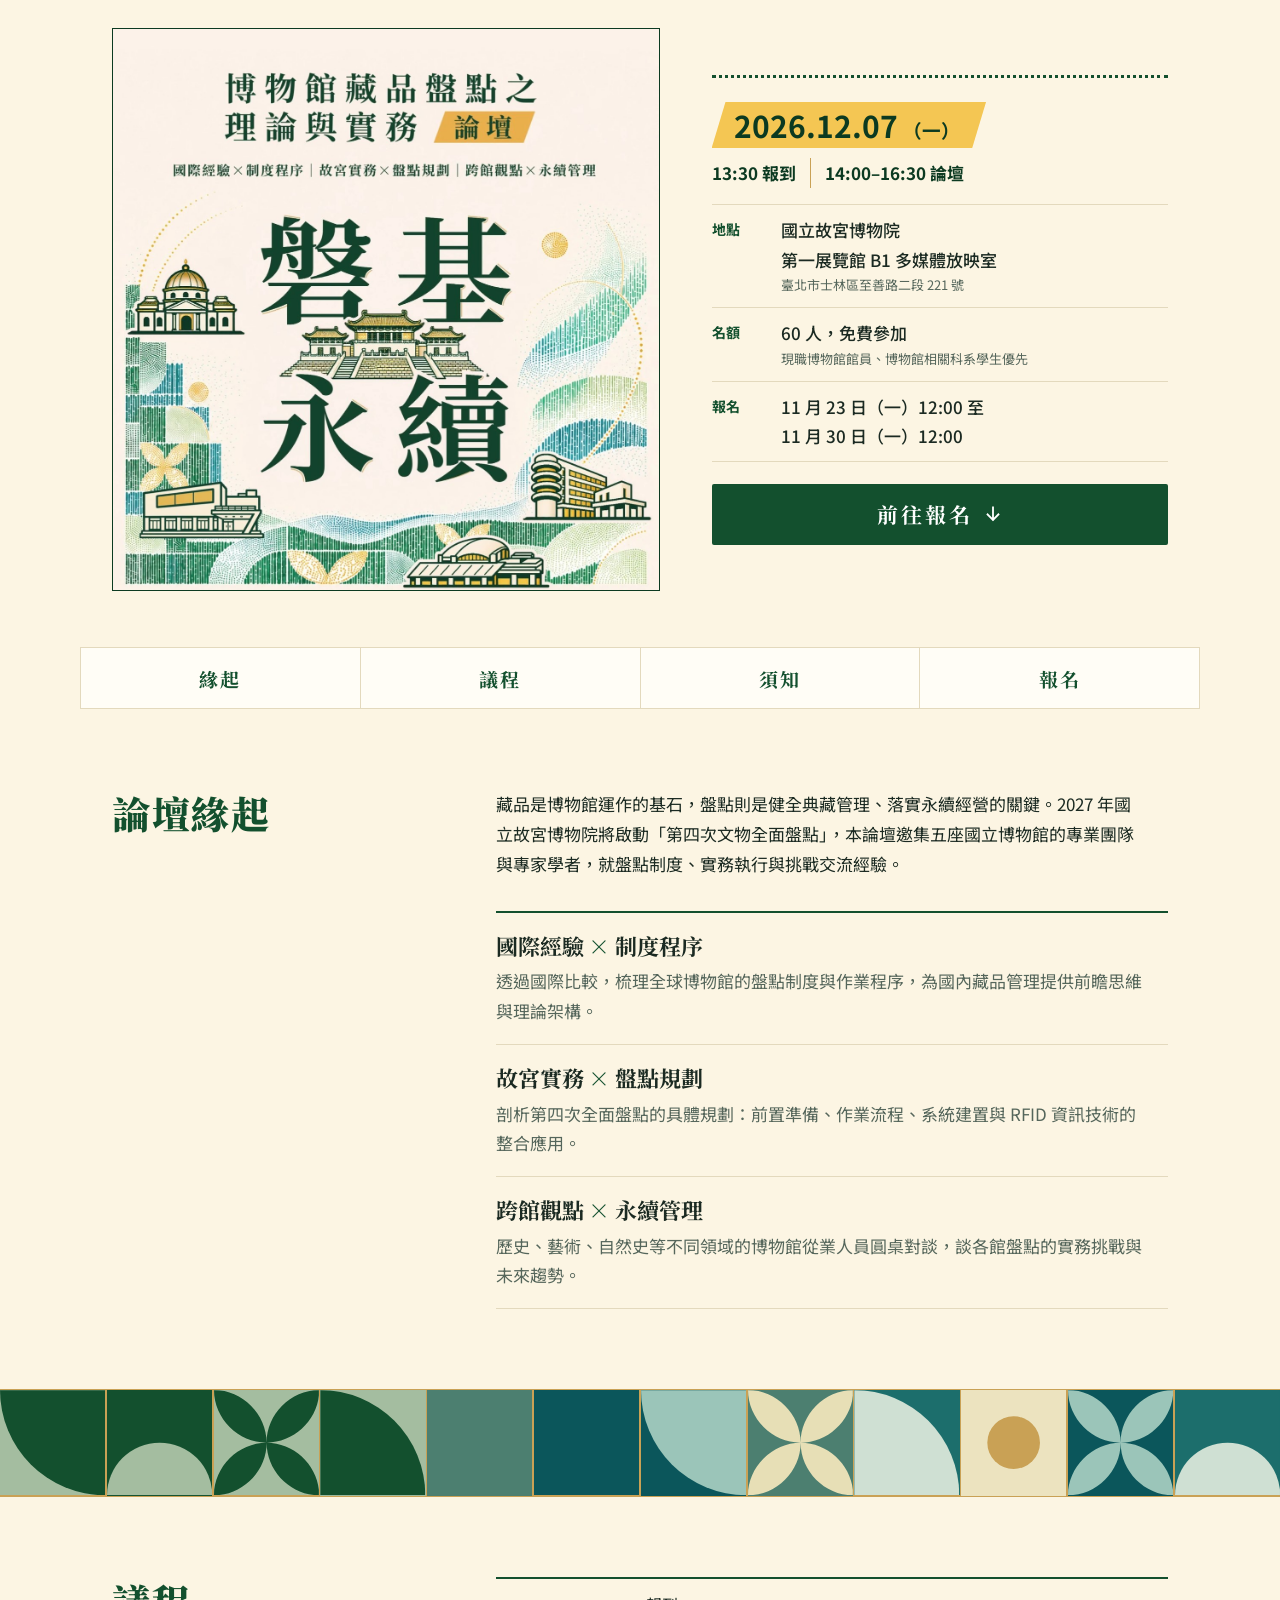
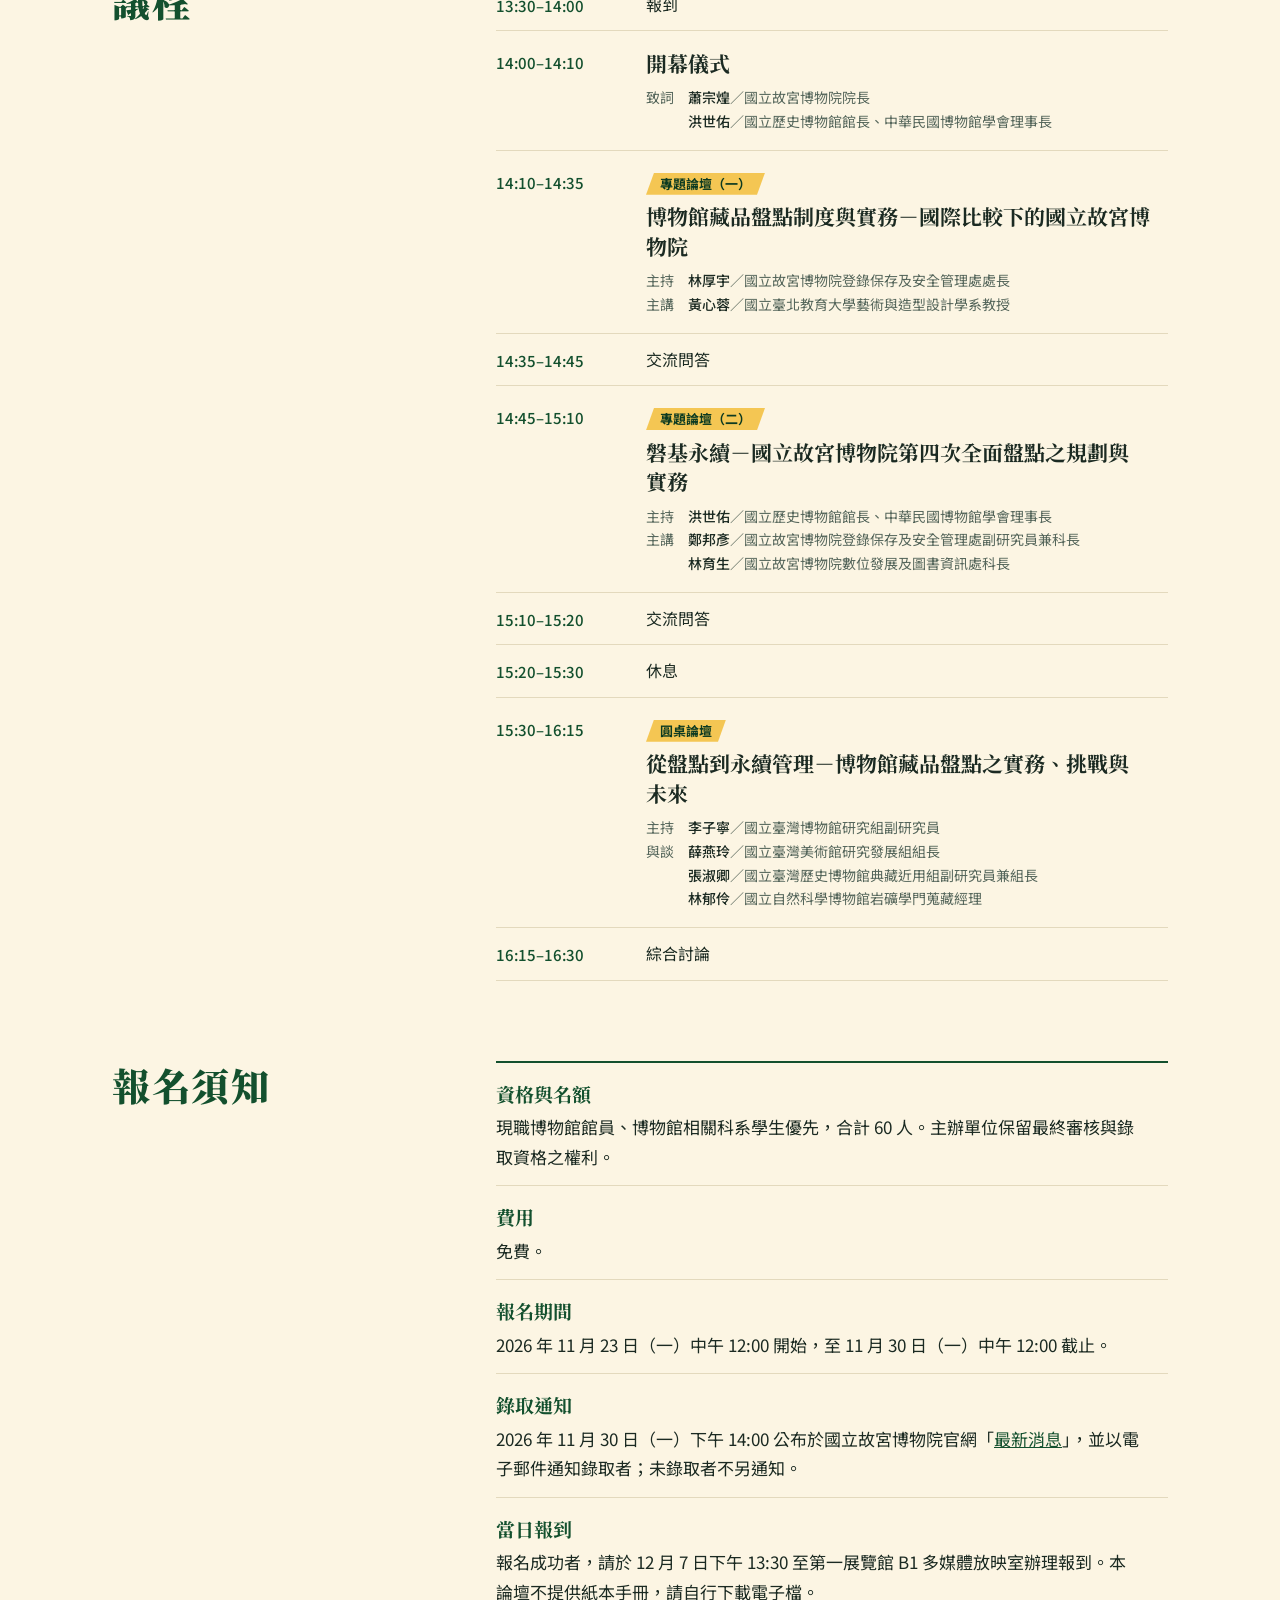
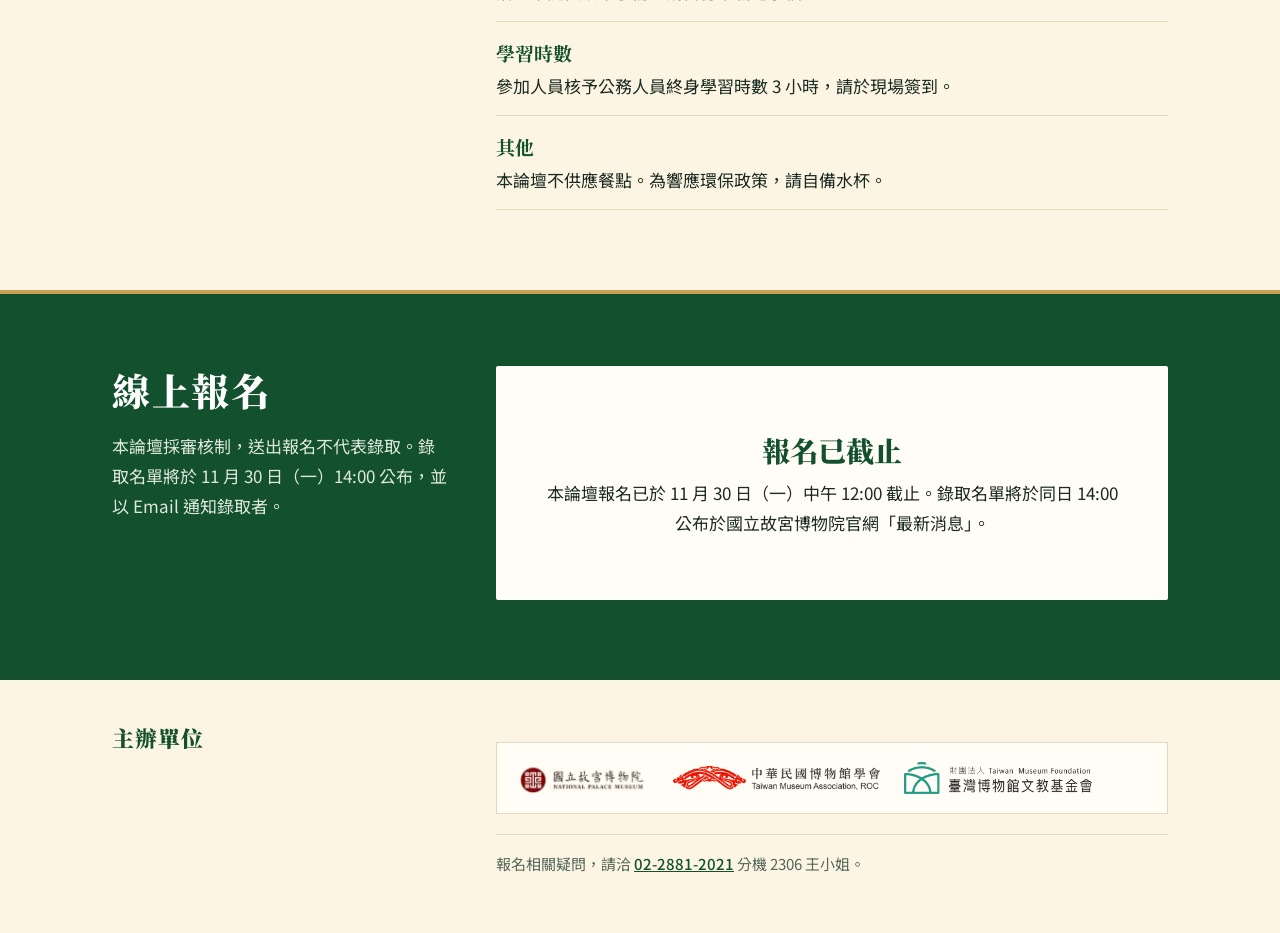
==== commit de0cea90: "洽詢窗口改為王小姐 Co-Authored-By: Claude Fable 5.2 <noreply@anthropic.com>" ====
--- a/panji/index.html
+++ b/panji/index.html
@@ -9,7 +9,7 @@
 <meta property="og:title" content="「磐基永續－博物館藏品盤點之理論與實務」論壇線上報名">
 <meta property="og:description" content="2026 年 12 月 7 日（一）14:00–16:30，國立故宮博物院第一展覽館 B1 多媒體放映室。報名期間 11 月 23 日 12:00 至 11 月 30 日 12:00，免費參加。">
 <meta property="og:url" content="https://mycase99.com/panji/">
-<meta property="og:image" content="https://mycase99.com/panji/assets/share-2.jpg">
+<meta property="og:image" content="https://mycase99.com/panji/assets/share-3.jpg">
 <meta property="og:image:width" content="1200">
 <meta property="og:image:height" content="630">
 <meta name="twitter:card" content="summary_large_image">
@@ -518,7 +518,7 @@
         <li class="tma"><img src="assets/logo-tma.png" width="1000" height="115" alt="中華民國博物館學會"></li>
         <li class="tmf"><img src="assets/logo-tmf.png" width="1000" height="171" alt="財團法人臺灣博物館文教基金會"></li>
       </ul>
-      <p class="ask">報名相關疑問，請洽 <a href="tel:+886228812021">02-2881-2021</a> 分機 2306 鄭小姐。</p>
+      <p class="ask">報名相關疑問，請洽 <a href="tel:+886228812021">02-2881-2021</a> 分機 2306 王小姐。</p>
     </div>
   </div>
 </footer>
@@ -568,7 +568,7 @@
   var gate = document.getElementById('gate'), sendBtn = document.getElementById('send');
   var OPEN = Date.parse('2026-11-20T00:00:00+08:00'), CLOSE = Date.parse('2026-11-30T12:00:00+08:00');
   var GATE = {
-    before: ['報名尚未開放', '報名即將開放，請稍後再回到本頁。'],
+    before: ['報名尚未開放', '報名將於 11 月 23 日（一）中午 12:00 開放，請屆時再回到本頁。'],
     closed: ['報名已截止', '本論壇報名已於 11 月 30 日（一）中午 12:00 截止。錄取名單將於同日 14:00 公布於國立故宮博物院官網「最新消息」。']
   };
   function setGate(state) {
@@ -582,8 +582,8 @@
     document.getElementById('again').remove();
     var t0 = Date.now();
     setGate(t0 < OPEN ? 'before' : t0 < CLOSE ? 'open' : 'closed');
-    // 以後端時間為準，手機時鐘不準也不會誤判
-    fetch(API).then(function (r) { return r.json(); }).then(function (j) { if (j && j.state) setGate(j.state.register); }).catch(function () {});
+    // 用後端回報的時間對照本頁的開放、截止時間，手機時鐘不準也不會誤判
+    fetch(API).then(function (r) { return r.json(); }).then(function (j) { var t = j && Date.parse(j.now); if (t) setGate(t < OPEN ? 'before' : t < CLOSE ? 'open' : 'closed'); }).catch(function () {});
     if (t0 < OPEN && OPEN - t0 < 864e5) setTimeout(function () { setGate('open'); }, OPEN - t0 + 800);
   }
   var rules = {
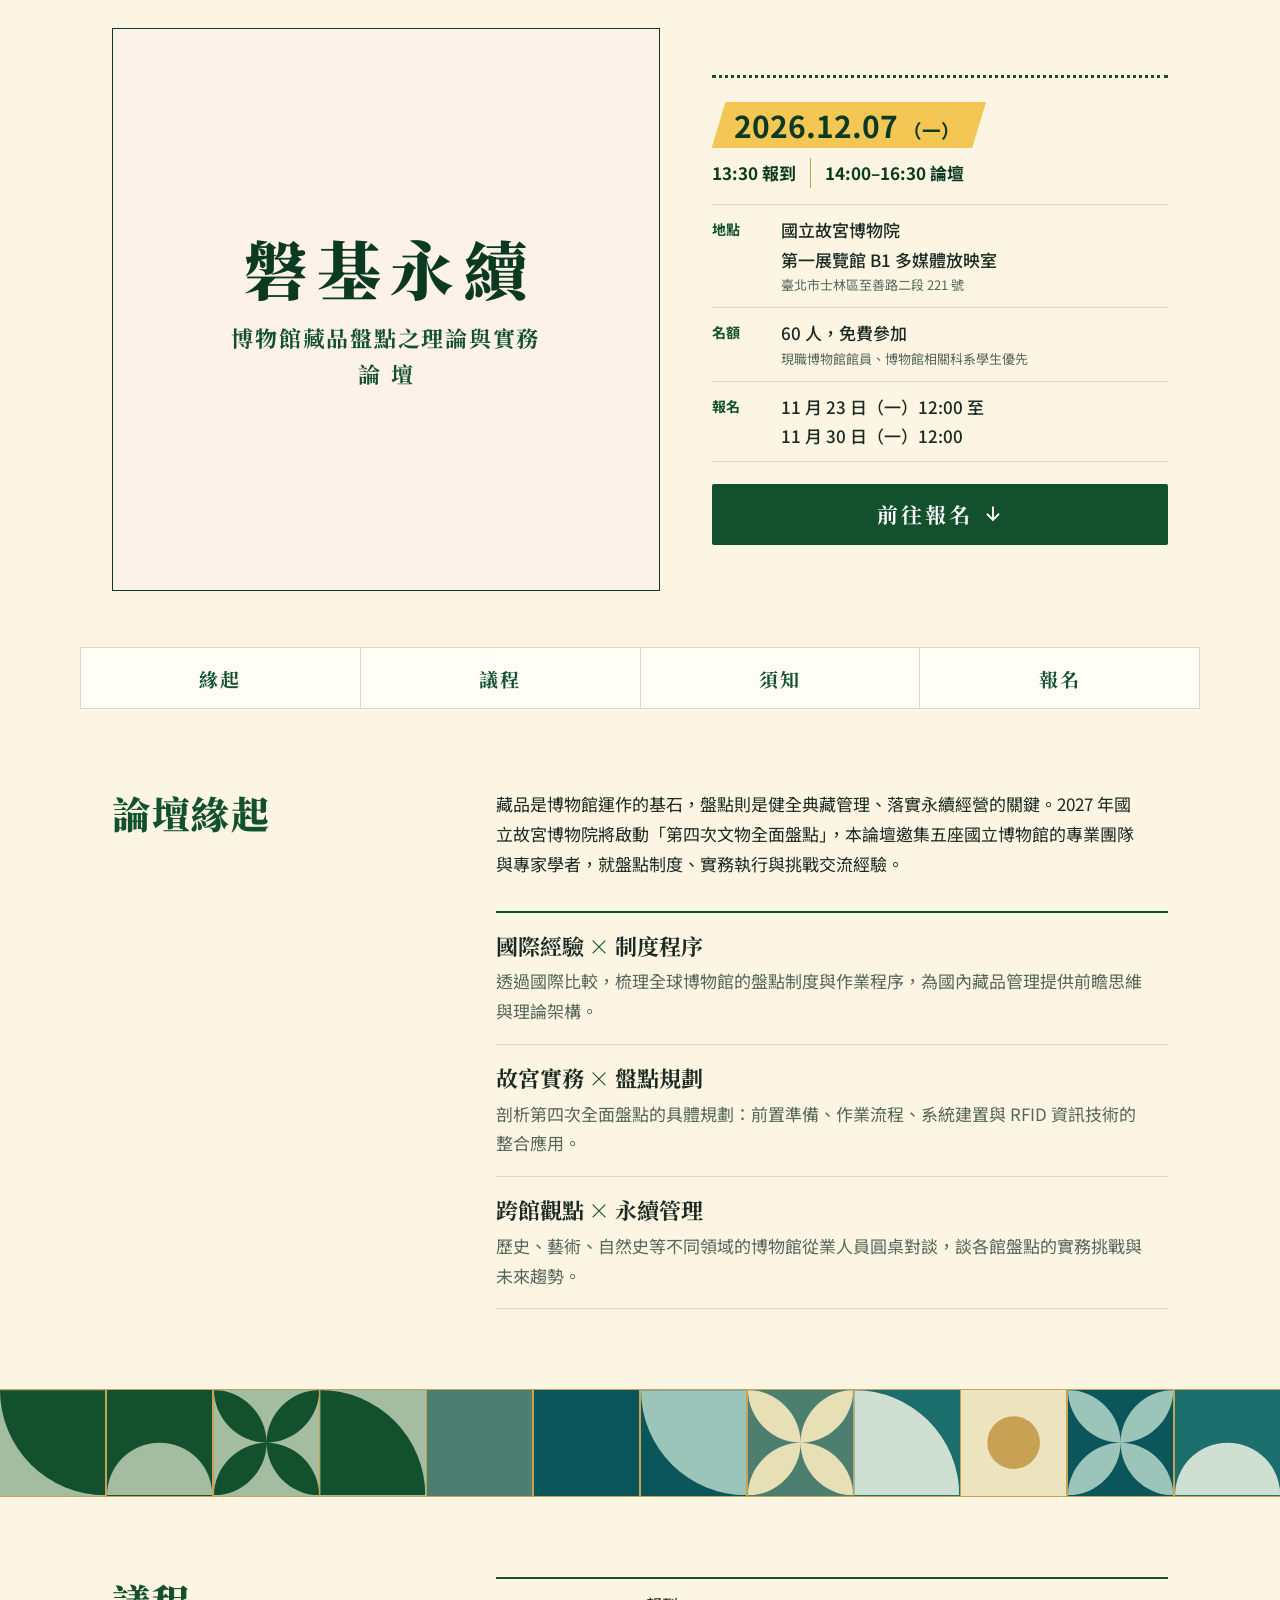
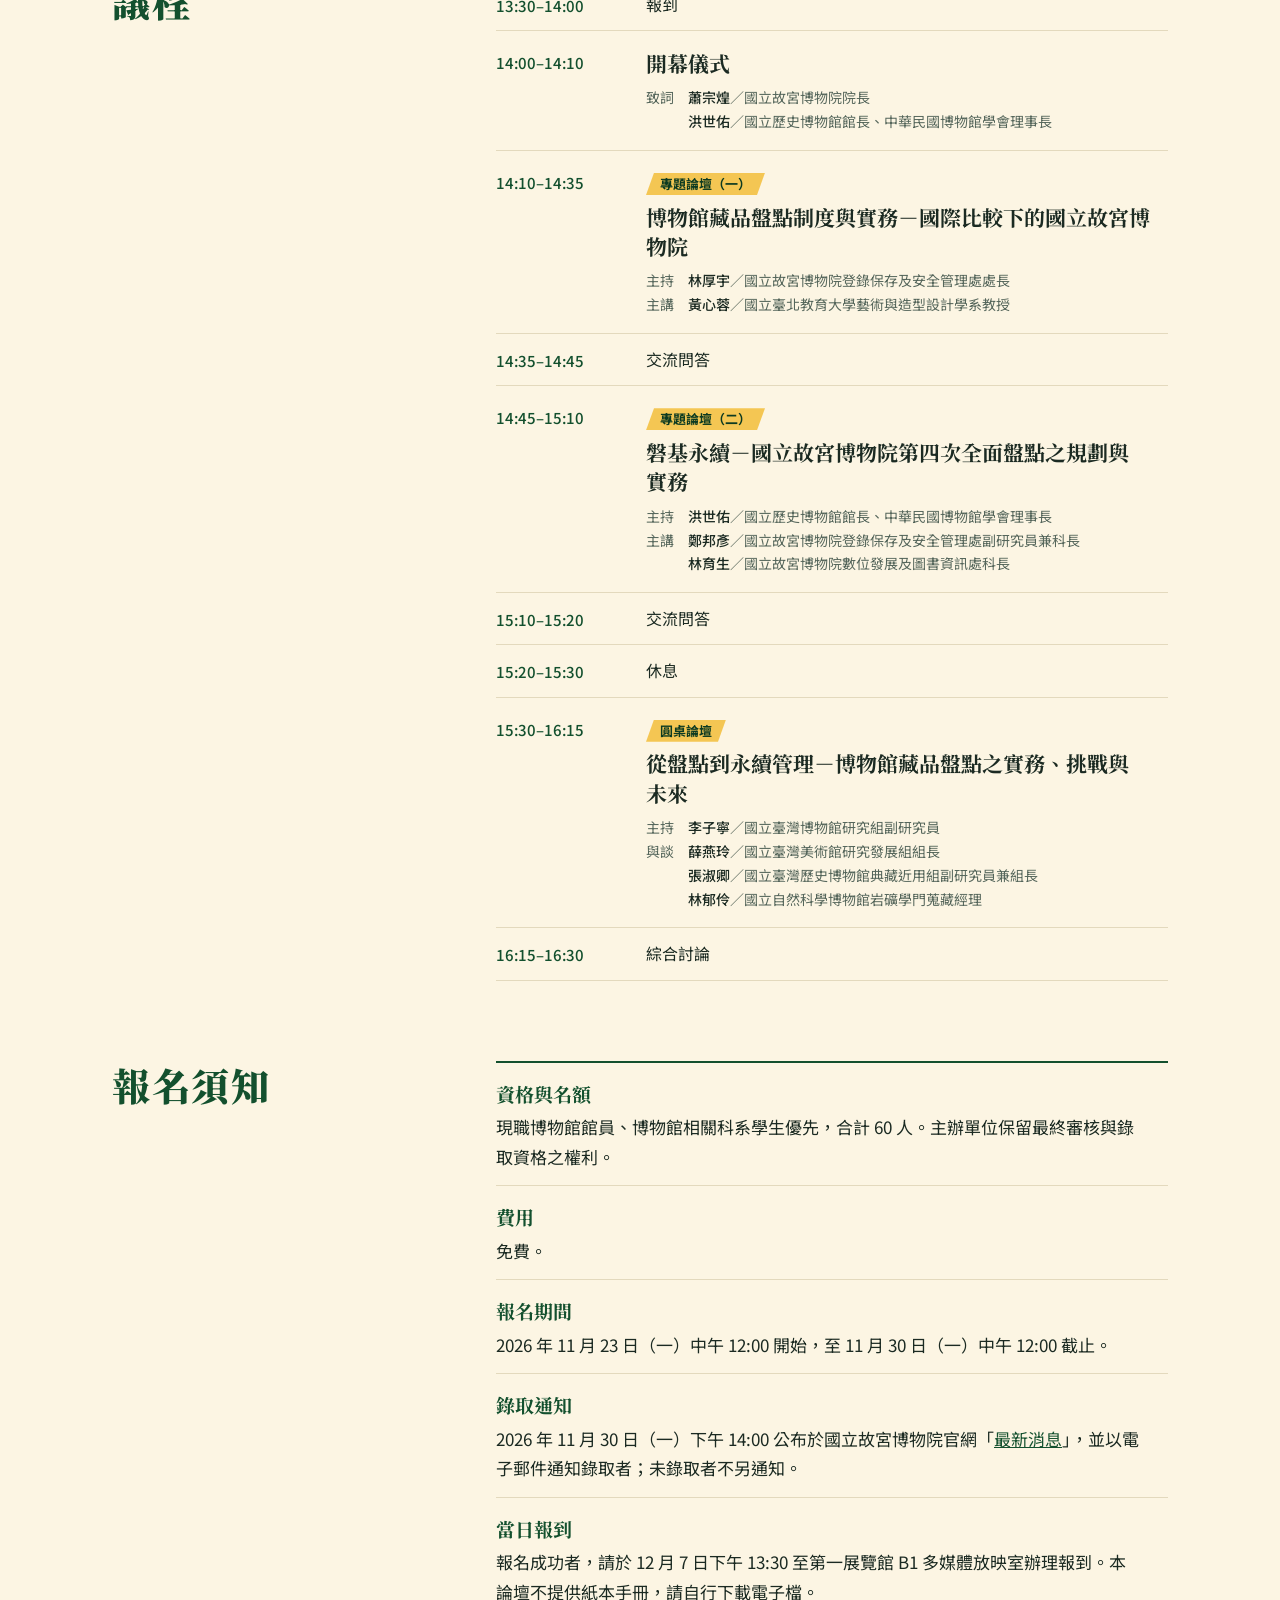
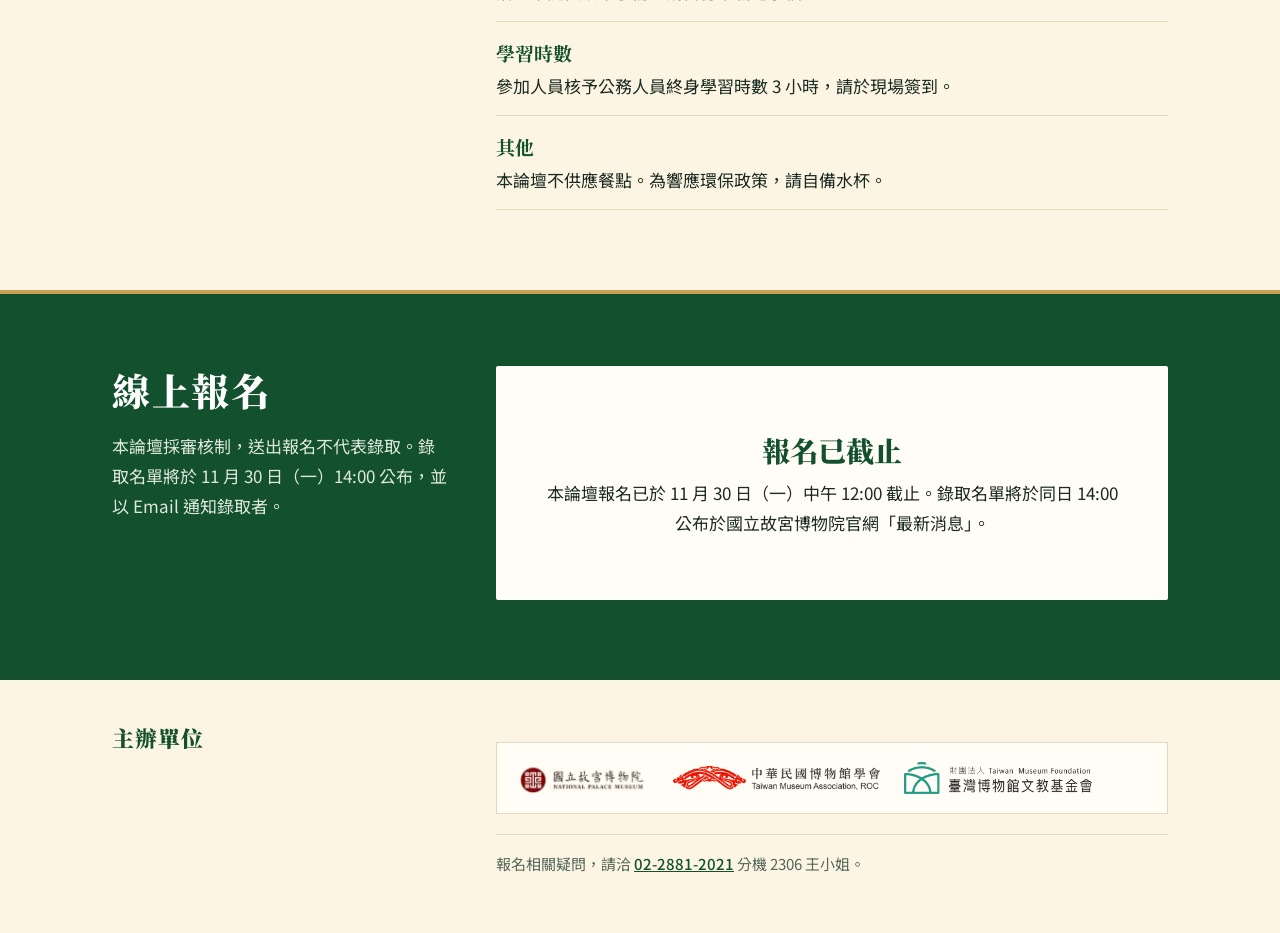
==== commit e6ab4138: "主視覺暫時撤下：首屏改為原色空白底＋論壇名稱，分享縮圖同步更換（share-4） Co-Authored-By: Claude Fable 5.2 <noreply@anthropic.com>" ====
--- a/panji/index.html
+++ b/panji/index.html
@@ -9,7 +9,7 @@
 <meta property="og:title" content="「磐基永續－博物館藏品盤點之理論與實務」論壇線上報名">
 <meta property="og:description" content="2026 年 12 月 7 日（一）14:00–16:30，國立故宮博物院第一展覽館 B1 多媒體放映室。報名期間 11 月 23 日 12:00 至 11 月 30 日 12:00，免費參加。">
 <meta property="og:url" content="https://mycase99.com/panji/">
-<meta property="og:image" content="https://mycase99.com/panji/assets/share-3.jpg">
+<meta property="og:image" content="https://mycase99.com/panji/assets/share-4.jpg">
 <meta property="og:image:width" content="1200">
 <meta property="og:image:height" content="630">
 <meta name="twitter:card" content="summary_large_image">
@@ -99,8 +99,12 @@
   /* 首屏：主視覺＋活動摘要 */
   .sr { position: absolute; width: 1px; height: 1px; overflow: hidden; clip-path: inset(50%); white-space: nowrap; }
   .hero { margin-top: 14px; padding-inline: var(--gutter); }
-  .kv { border: 1.5px solid var(--pine-deep); background: #fdf2ea; }
-  .kv img { display: block; width: 100%; height: auto; }
+  .kv { border: 1.5px solid var(--pine-deep); background: #fcf2e9; aspect-ratio: 5 / 3; display: grid; place-items: center; padding: 28px 18px; text-align: center; }
+  .kv h1 { font-family: var(--serif); color: var(--pine-deep); line-height: 1.3; }
+  .kv h1 > span { display: block; }
+  .kv .k1 { font-weight: 900; font-size: clamp(2.5rem, 13vw, 4rem); letter-spacing: .14em; margin-right: -.14em; line-height: 1.15; }
+  .kv .k2 { margin-top: .9em; font-weight: 700; font-size: clamp(1.0625rem, 4.8vw, 1.375rem); letter-spacing: .08em; color: var(--pine); }
+  .kv .k3 { margin-top: .35em; font-weight: 700; font-size: clamp(1.0625rem, 4.8vw, 1.375rem); letter-spacing: .5em; margin-right: -.5em; color: var(--pine); }
   .brief { margin-top: 20px; padding-top: 20px; border-top: 3px dotted var(--pine); }
   .when { display: flex; flex-wrap: wrap; align-items: center; gap: 10px 18px; }
   .chip { display: inline-block; padding: 3px 26px 3px 22px; background: var(--chip); color: var(--pine-deep); font-weight: 700; font-size: 1.625rem; line-height: 1.35; font-variant-numeric: tabular-nums; clip-path: polygon(14px 0, 100% 0, calc(100% - 14px) 100%, 0 100%); }
@@ -271,6 +275,7 @@
     .dock { display: none; }
     .hero { display: grid; grid-template-columns: 6fr 5fr; gap: 0 52px; align-items: center; max-width: 1120px; margin: 28px auto 0; padding-inline: var(--gutter); }
     .brief { margin-top: 0; padding-top: 24px; }
+    .kv { aspect-ratio: 1280 / 1317; }
     .chip { font-size: 1.875rem; }
     .jump { max-width: 1120px; margin-inline: auto; margin-top: 56px; border-inline: 1px solid var(--seam); }
     section { padding-top: 80px; }
@@ -312,8 +317,8 @@
 </svg>
 
 <header class="hero">
-  <h1 class="sr">「磐基永續－博物館藏品盤點之理論與實務」論壇</h1>
-  <div class="kv"><img src="assets/kv.jpg" width="1280" height="1317" alt="論壇主視覺：綠色與金色點描的色塊、波紋與葉片，五座博物館建築線畫，中央是「磐基永續」四個大字，上方標題為「博物館藏品盤點之理論與實務論壇」，副標為國際經驗×制度程序、故宮實務×盤點規劃、跨館觀點×永續管理。"></div>
+  <!-- 主視覺暫時撤下（2026-11-23）：先用原色空白底放論壇名稱，新主視覺到了再換回圖片 -->
+  <div class="kv"><h1 aria-label="「磐基永續－博物館藏品盤點之理論與實務」論壇"><span class="k1">磐基永續</span><span class="k2"><span class="nb">博物館藏品盤點之</span><span class="nb">理論與實務</span></span><span class="k3">論壇</span></h1></div>
   <div class="brief">
     <p class="when"><span class="chip">2026.12.07<small>（一）</small></span><span class="hours"><span class="nb">13:30 報到</span><span class="nb">14:00–16:30 論壇</span></span></p>
     <dl class="facts">
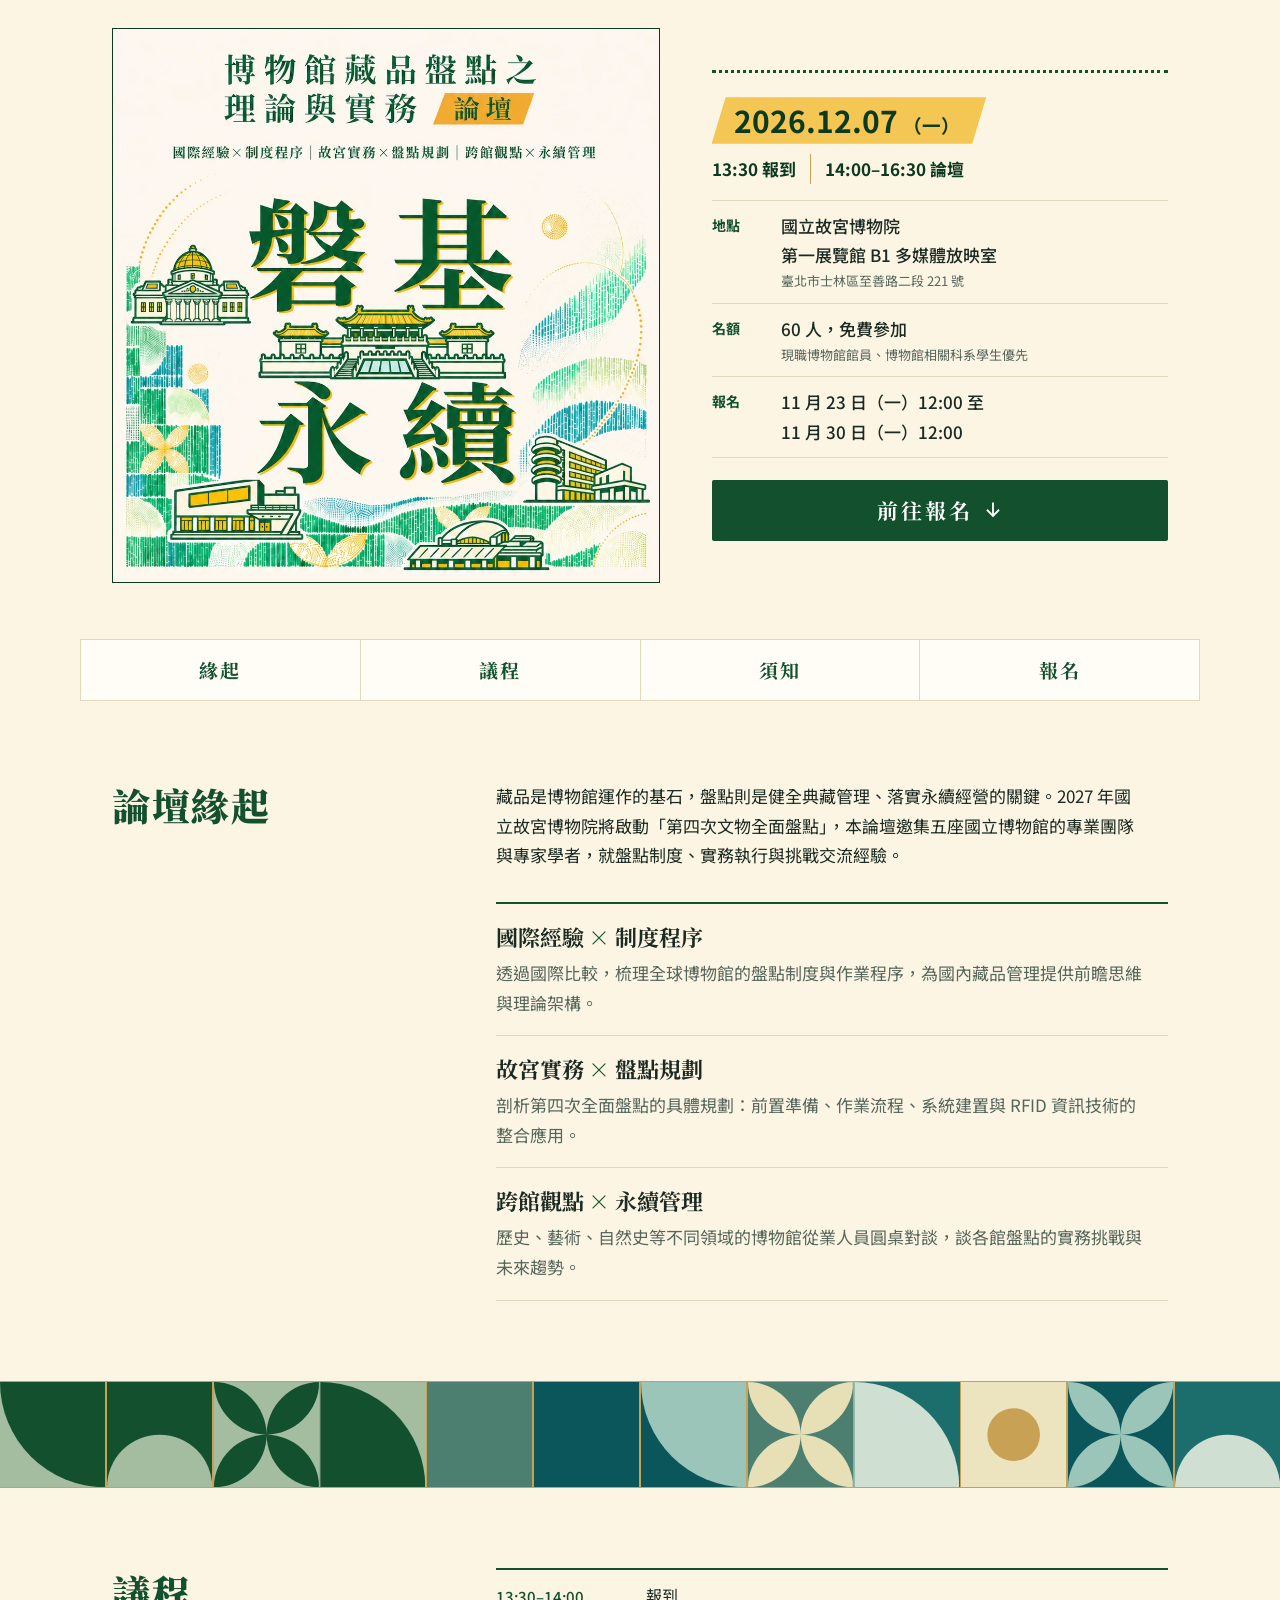
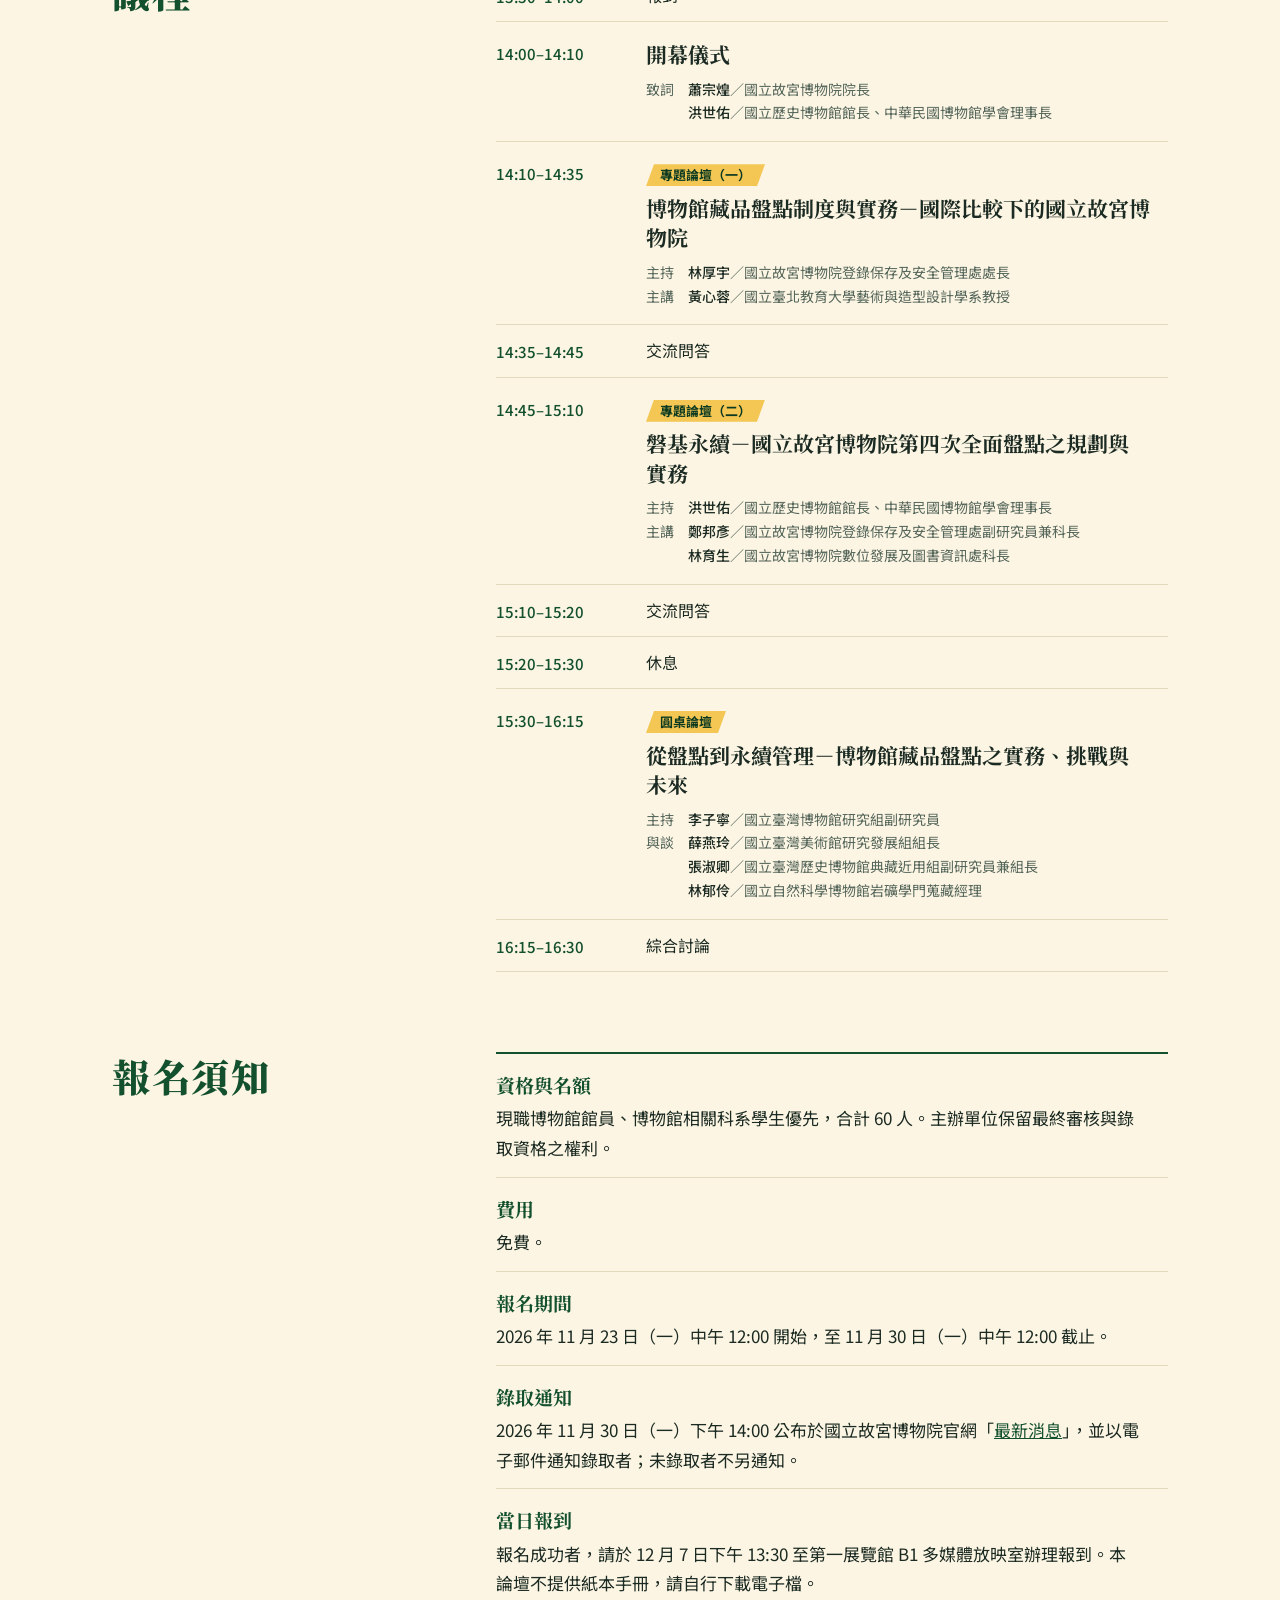
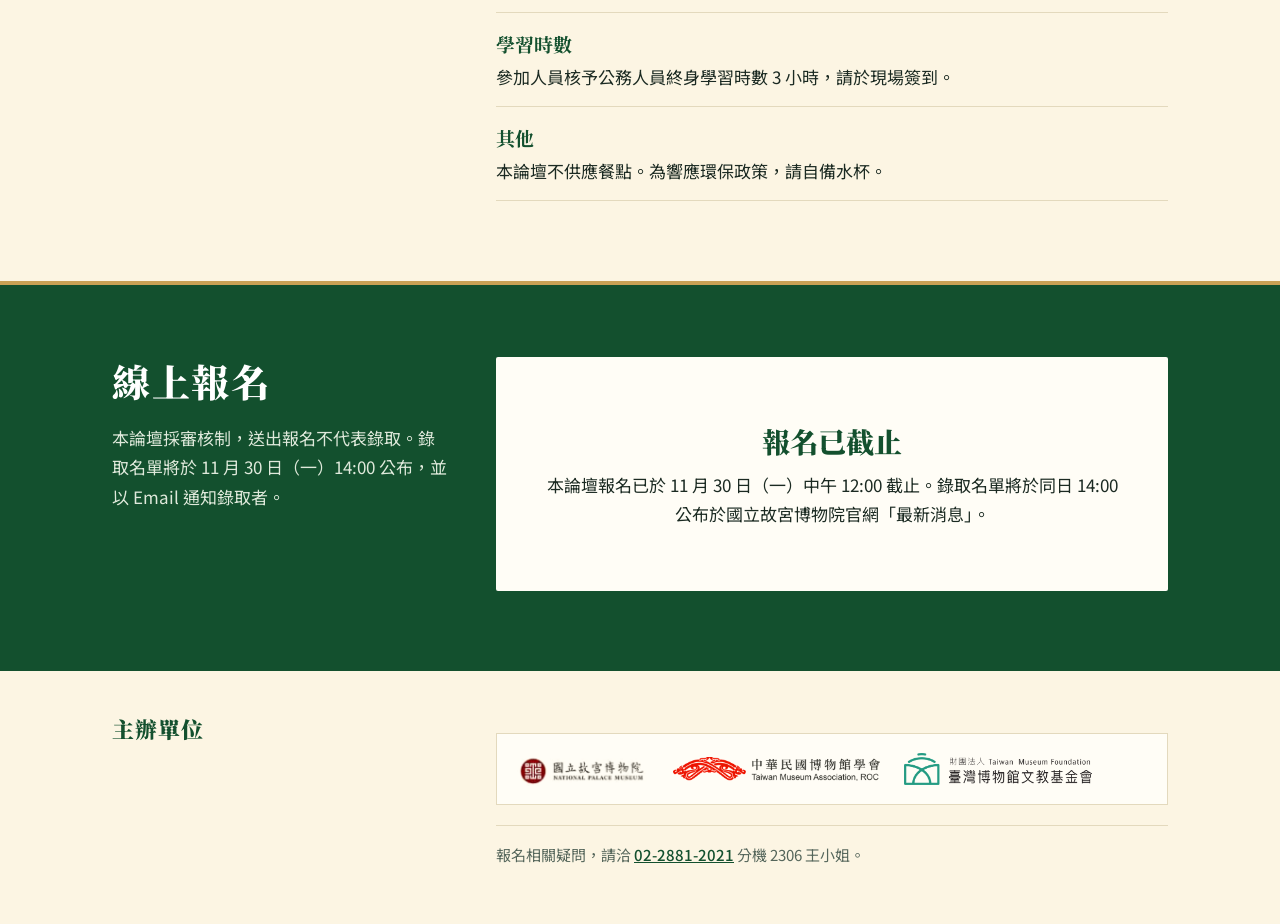
==== commit d31cfb4f: "主視覺換成正式海報裁切版，分享縮圖同步更換（share-5） Co-Authored-By: Claude Fable 5.2 <noreply@anthropic.com>" ====
--- a/panji/index.html
+++ b/panji/index.html
@@ -9,7 +9,7 @@
 <meta property="og:title" content="「磐基永續－博物館藏品盤點之理論與實務」論壇線上報名">
 <meta property="og:description" content="2026 年 12 月 7 日（一）14:00–16:30，國立故宮博物院第一展覽館 B1 多媒體放映室。報名期間 11 月 23 日 12:00 至 11 月 30 日 12:00，免費參加。">
 <meta property="og:url" content="https://mycase99.com/panji/">
-<meta property="og:image" content="https://mycase99.com/panji/assets/share-4.jpg">
+<meta property="og:image" content="https://mycase99.com/panji/assets/share-5.jpg">
 <meta property="og:image:width" content="1200">
 <meta property="og:image:height" content="630">
 <meta name="twitter:card" content="summary_large_image">
@@ -99,12 +99,8 @@
   /* 首屏：主視覺＋活動摘要 */
   .sr { position: absolute; width: 1px; height: 1px; overflow: hidden; clip-path: inset(50%); white-space: nowrap; }
   .hero { margin-top: 14px; padding-inline: var(--gutter); }
-  .kv { border: 1.5px solid var(--pine-deep); background: #fcf2e9; aspect-ratio: 5 / 3; display: grid; place-items: center; padding: 28px 18px; text-align: center; }
-  .kv h1 { font-family: var(--serif); color: var(--pine-deep); line-height: 1.3; }
-  .kv h1 > span { display: block; }
-  .kv .k1 { font-weight: 900; font-size: clamp(2.5rem, 13vw, 4rem); letter-spacing: .14em; margin-right: -.14em; line-height: 1.15; }
-  .kv .k2 { margin-top: .9em; font-weight: 700; font-size: clamp(1.0625rem, 4.8vw, 1.375rem); letter-spacing: .08em; color: var(--pine); }
-  .kv .k3 { margin-top: .35em; font-weight: 700; font-size: clamp(1.0625rem, 4.8vw, 1.375rem); letter-spacing: .5em; margin-right: -.5em; color: var(--pine); }
+  .kv { border: 1.5px solid var(--pine-deep); background: #fdf7ee; }
+  .kv img { display: block; width: 100%; height: auto; aspect-ratio: 1054 / 1068; }
   .brief { margin-top: 20px; padding-top: 20px; border-top: 3px dotted var(--pine); }
   .when { display: flex; flex-wrap: wrap; align-items: center; gap: 10px 18px; }
   .chip { display: inline-block; padding: 3px 26px 3px 22px; background: var(--chip); color: var(--pine-deep); font-weight: 700; font-size: 1.625rem; line-height: 1.35; font-variant-numeric: tabular-nums; clip-path: polygon(14px 0, 100% 0, calc(100% - 14px) 100%, 0 100%); }
@@ -275,7 +271,6 @@
     .dock { display: none; }
     .hero { display: grid; grid-template-columns: 6fr 5fr; gap: 0 52px; align-items: center; max-width: 1120px; margin: 28px auto 0; padding-inline: var(--gutter); }
     .brief { margin-top: 0; padding-top: 24px; }
-    .kv { aspect-ratio: 1280 / 1317; }
     .chip { font-size: 1.875rem; }
     .jump { max-width: 1120px; margin-inline: auto; margin-top: 56px; border-inline: 1px solid var(--seam); }
     section { padding-top: 80px; }
@@ -317,8 +312,8 @@
 </svg>
 
 <header class="hero">
-  <!-- 主視覺暫時撤下（2026-11-23）：先用原色空白底放論壇名稱，新主視覺到了再換回圖片 -->
-  <div class="kv"><h1 aria-label="「磐基永續－博物館藏品盤點之理論與實務」論壇"><span class="k1">磐基永續</span><span class="k2"><span class="nb">博物館藏品盤點之</span><span class="nb">理論與實務</span></span><span class="k3">論壇</span></h1></div>
+  <h1 class="sr">「磐基永續－博物館藏品盤點之理論與實務」論壇</h1>
+  <div class="kv"><img src="assets/kv.jpg" width="1054" height="1068" alt="論壇主視覺：米色底上以綠、藍、金色點描的色塊與波紋，五座博物館建築線畫環繞中央「磐基永續」四個大字；上方標題為「博物館藏品盤點之理論與實務論壇」，副標為國際經驗×制度程序、故宮實務×盤點規劃、跨館觀點×永續管理。"></div>
   <div class="brief">
     <p class="when"><span class="chip">2026.12.07<small>（一）</small></span><span class="hours"><span class="nb">13:30 報到</span><span class="nb">14:00–16:30 論壇</span></span></p>
     <dl class="facts">
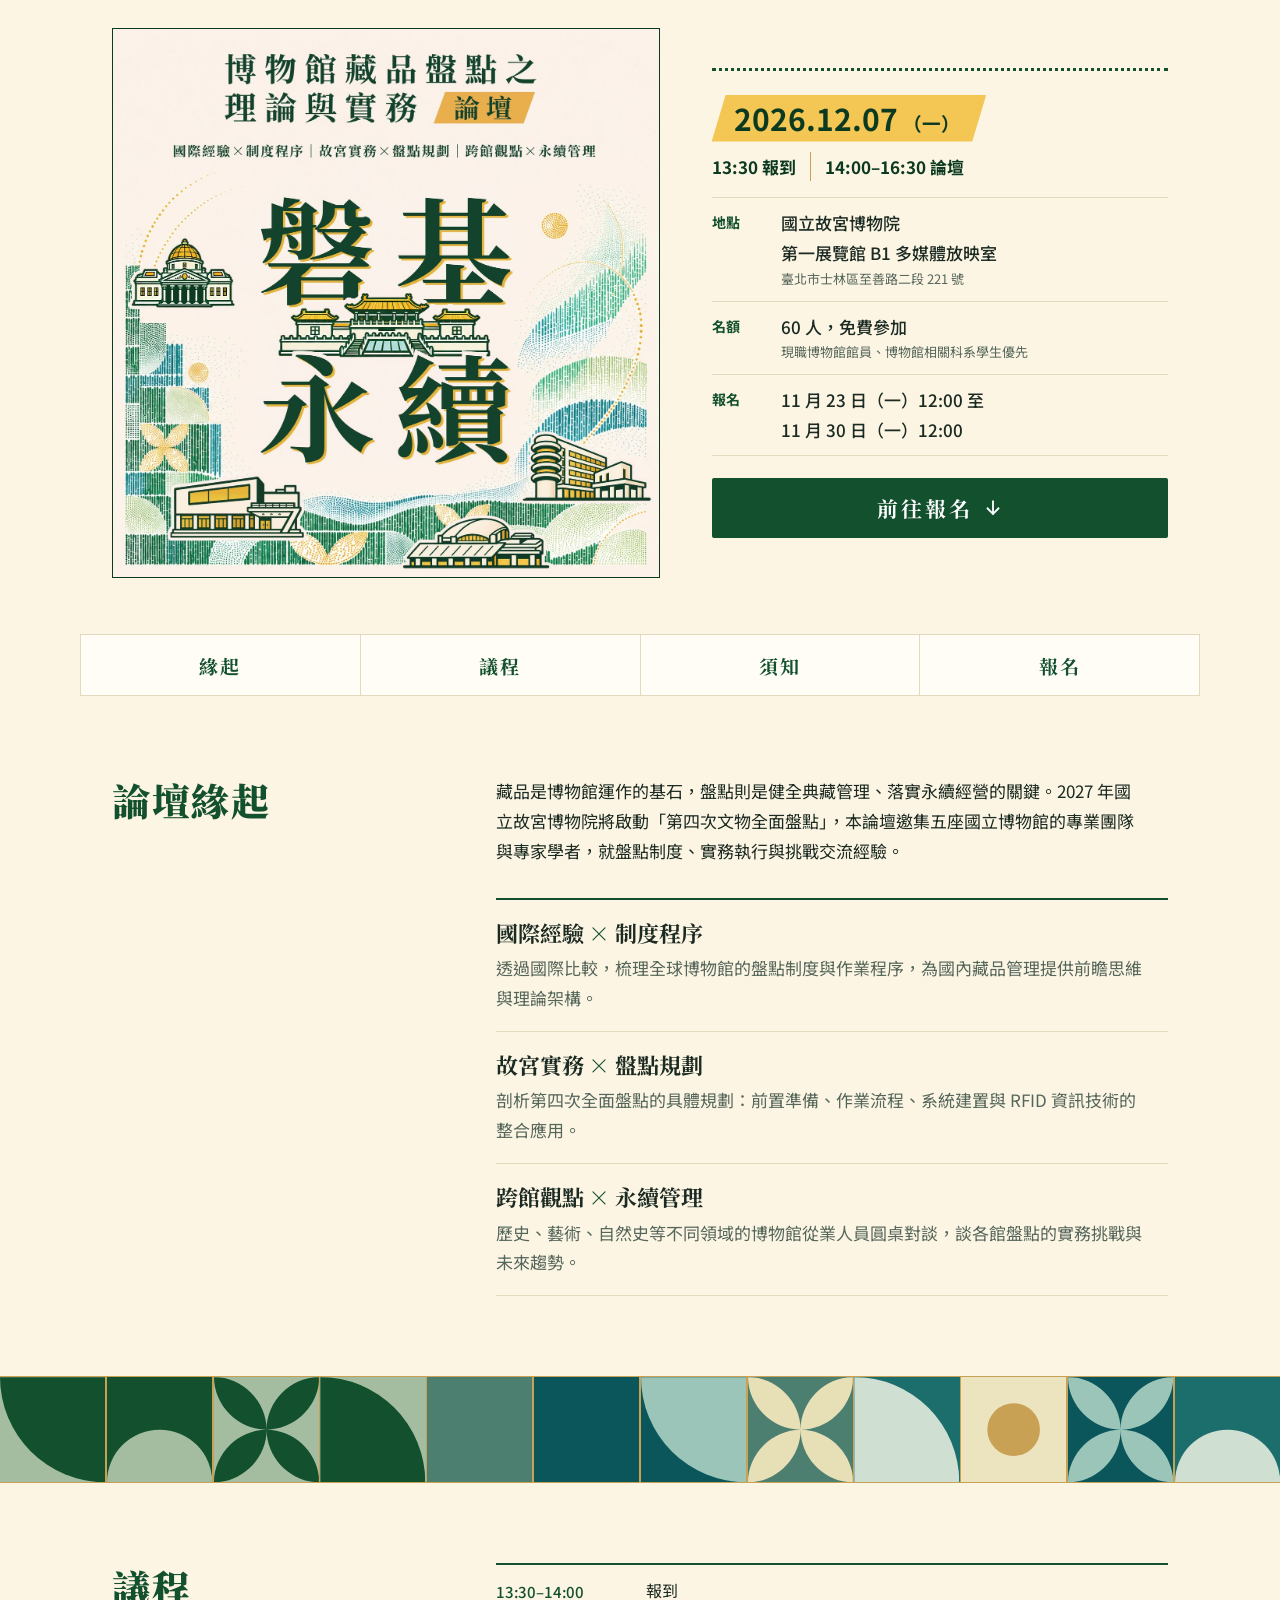
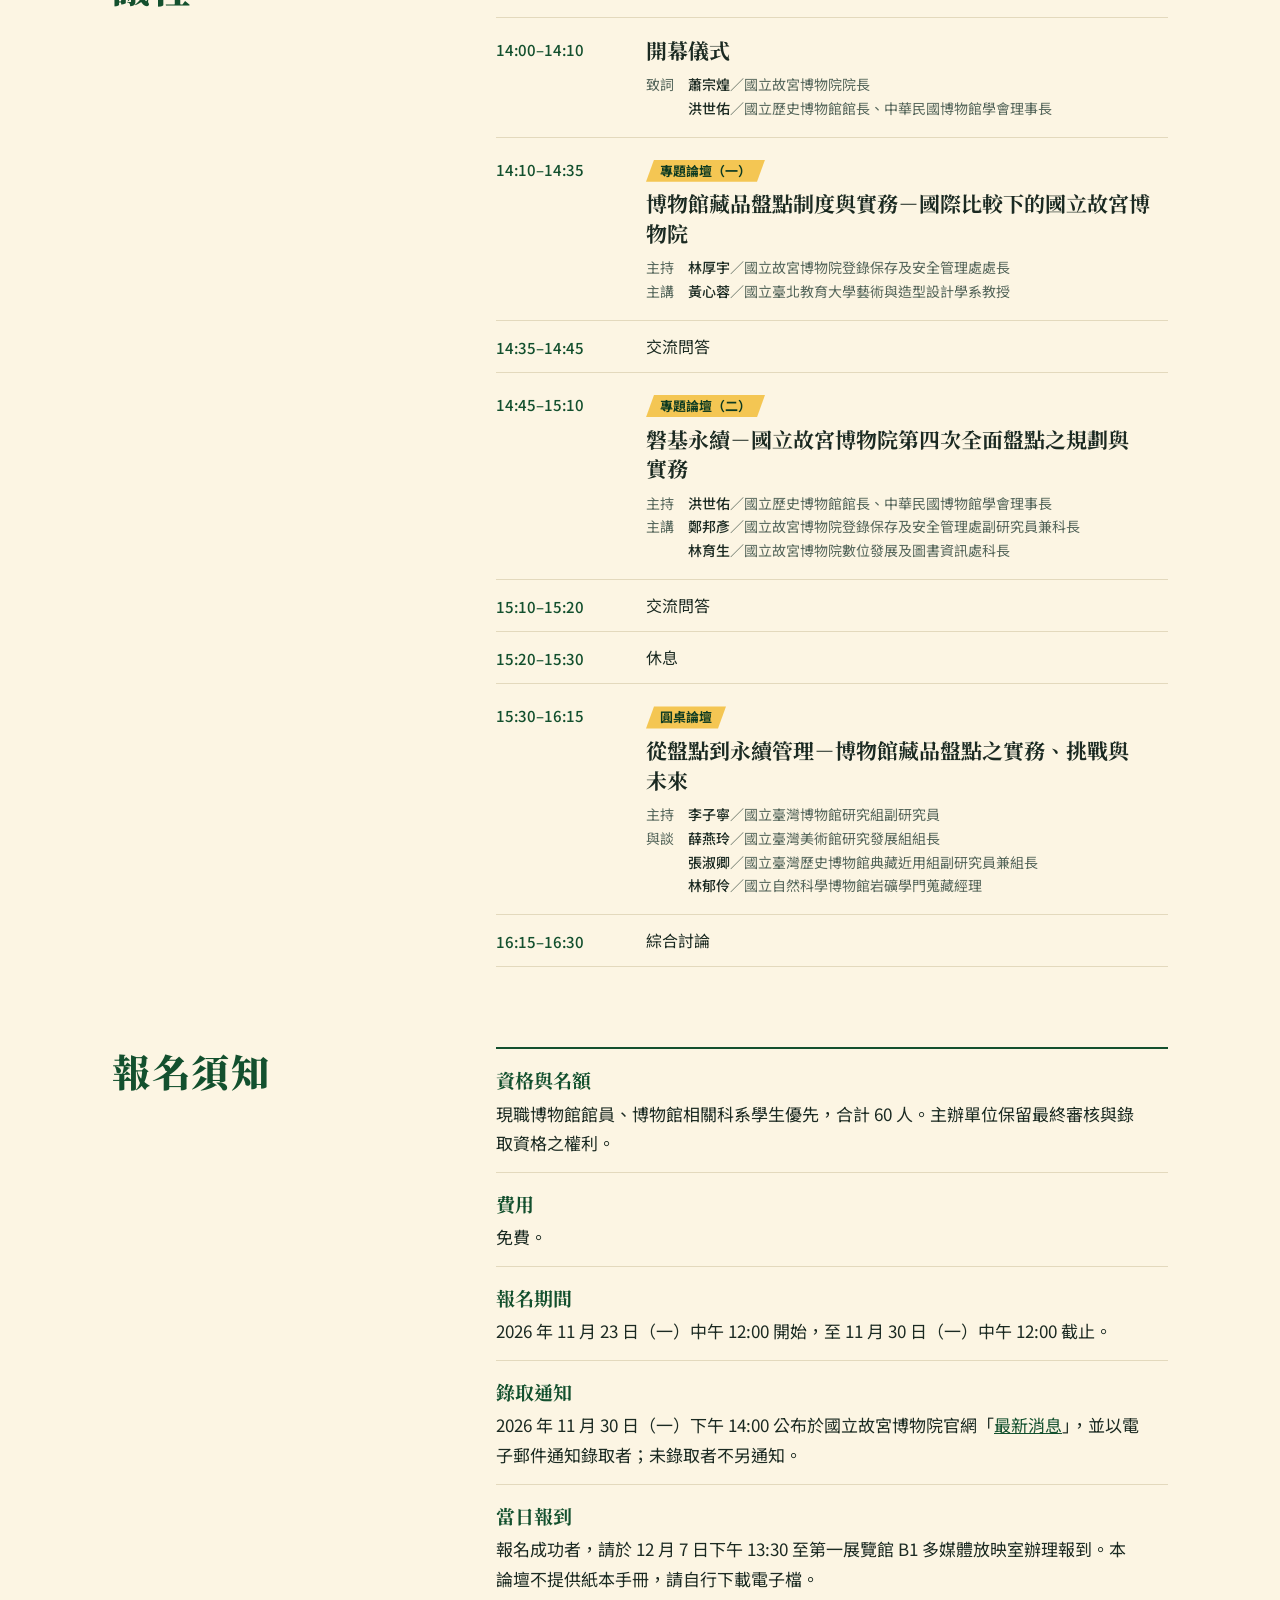
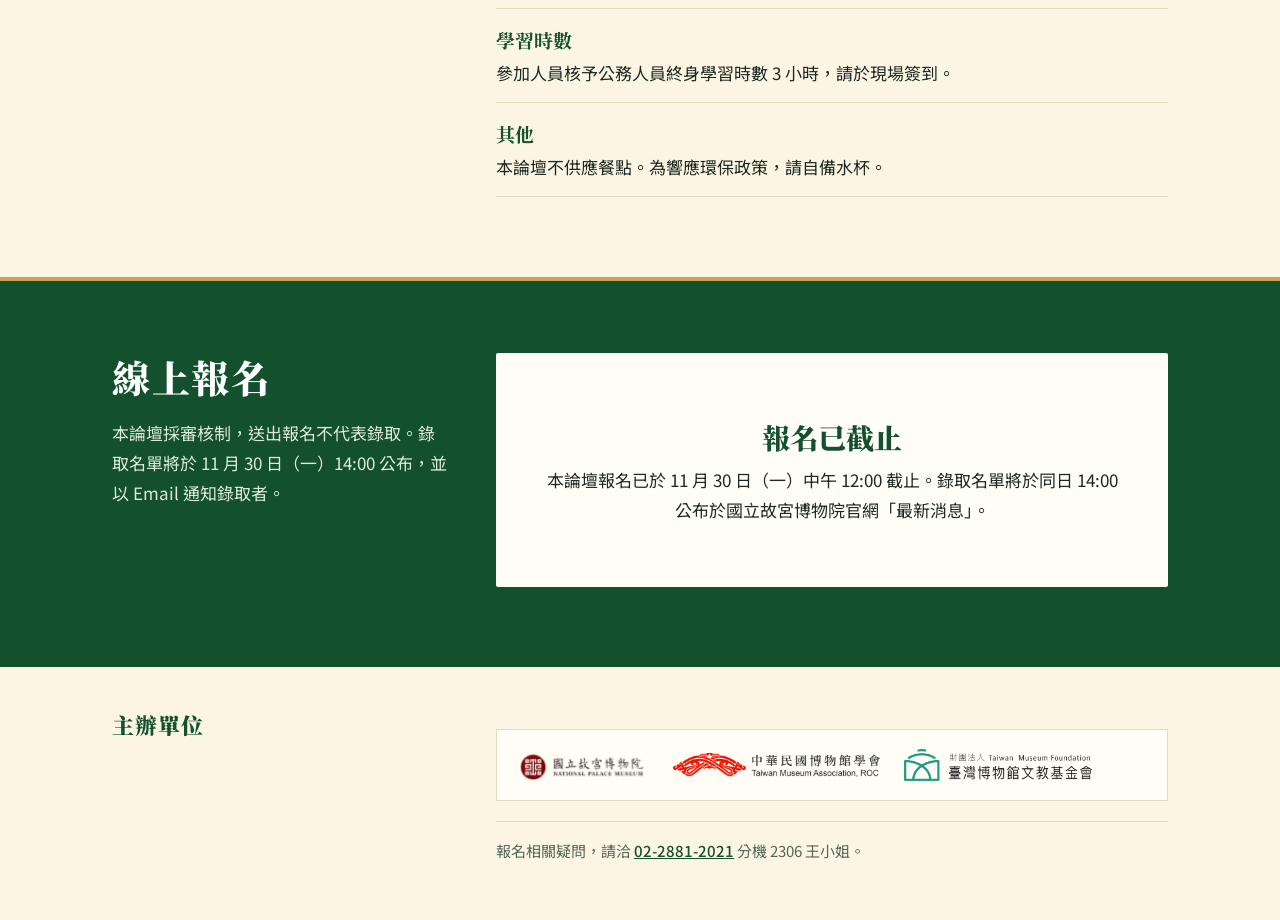
==== commit fdf5e21d: "主視覺換成最終版高解析海報裁切，分享縮圖更新（share-6） Co-Authored-By: Claude Fable 5.2 <noreply@anthropic.com>" ====
--- a/panji/index.html
+++ b/panji/index.html
@@ -9,7 +9,7 @@
 <meta property="og:title" content="「磐基永續－博物館藏品盤點之理論與實務」論壇線上報名">
 <meta property="og:description" content="2026 年 12 月 7 日（一）14:00–16:30，國立故宮博物院第一展覽館 B1 多媒體放映室。報名期間 11 月 23 日 12:00 至 11 月 30 日 12:00，免費參加。">
 <meta property="og:url" content="https://mycase99.com/panji/">
-<meta property="og:image" content="https://mycase99.com/panji/assets/share-5.jpg">
+<meta property="og:image" content="https://mycase99.com/panji/assets/share-6.jpg">
 <meta property="og:image:width" content="1200">
 <meta property="og:image:height" content="630">
 <meta name="twitter:card" content="summary_large_image">
@@ -99,8 +99,8 @@
   /* 首屏：主視覺＋活動摘要 */
   .sr { position: absolute; width: 1px; height: 1px; overflow: hidden; clip-path: inset(50%); white-space: nowrap; }
   .hero { margin-top: 14px; padding-inline: var(--gutter); }
-  .kv { border: 1.5px solid var(--pine-deep); background: #fdf7ee; }
-  .kv img { display: block; width: 100%; height: auto; aspect-ratio: 1054 / 1068; }
+  .kv { border: 1.5px solid var(--pine-deep); background: #fcf2e9; }
+  .kv img { display: block; width: 100%; height: auto; aspect-ratio: 1400 / 1407; }
   .brief { margin-top: 20px; padding-top: 20px; border-top: 3px dotted var(--pine); }
   .when { display: flex; flex-wrap: wrap; align-items: center; gap: 10px 18px; }
   .chip { display: inline-block; padding: 3px 26px 3px 22px; background: var(--chip); color: var(--pine-deep); font-weight: 700; font-size: 1.625rem; line-height: 1.35; font-variant-numeric: tabular-nums; clip-path: polygon(14px 0, 100% 0, calc(100% - 14px) 100%, 0 100%); }
@@ -313,7 +313,7 @@
 
 <header class="hero">
   <h1 class="sr">「磐基永續－博物館藏品盤點之理論與實務」論壇</h1>
-  <div class="kv"><img src="assets/kv.jpg" width="1054" height="1068" alt="論壇主視覺：米色底上以綠、藍、金色點描的色塊與波紋，五座博物館建築線畫環繞中央「磐基永續」四個大字；上方標題為「博物館藏品盤點之理論與實務論壇」，副標為國際經驗×制度程序、故宮實務×盤點規劃、跨館觀點×永續管理。"></div>
+  <div class="kv"><img src="assets/kv.jpg" width="1400" height="1407" alt="論壇主視覺：米色底上以墨綠、藍綠、金色點描的色塊與波紋，五座博物館建築線畫環繞中央「磐基永續」四個大字；上方標題為「博物館藏品盤點之理論與實務論壇」，副標為國際經驗×制度程序、故宮實務×盤點規劃、跨館觀點×永續管理。"></div>
   <div class="brief">
     <p class="when"><span class="chip">2026.12.07<small>（一）</small></span><span class="hours"><span class="nb">13:30 報到</span><span class="nb">14:00–16:30 論壇</span></span></p>
     <dl class="facts">
